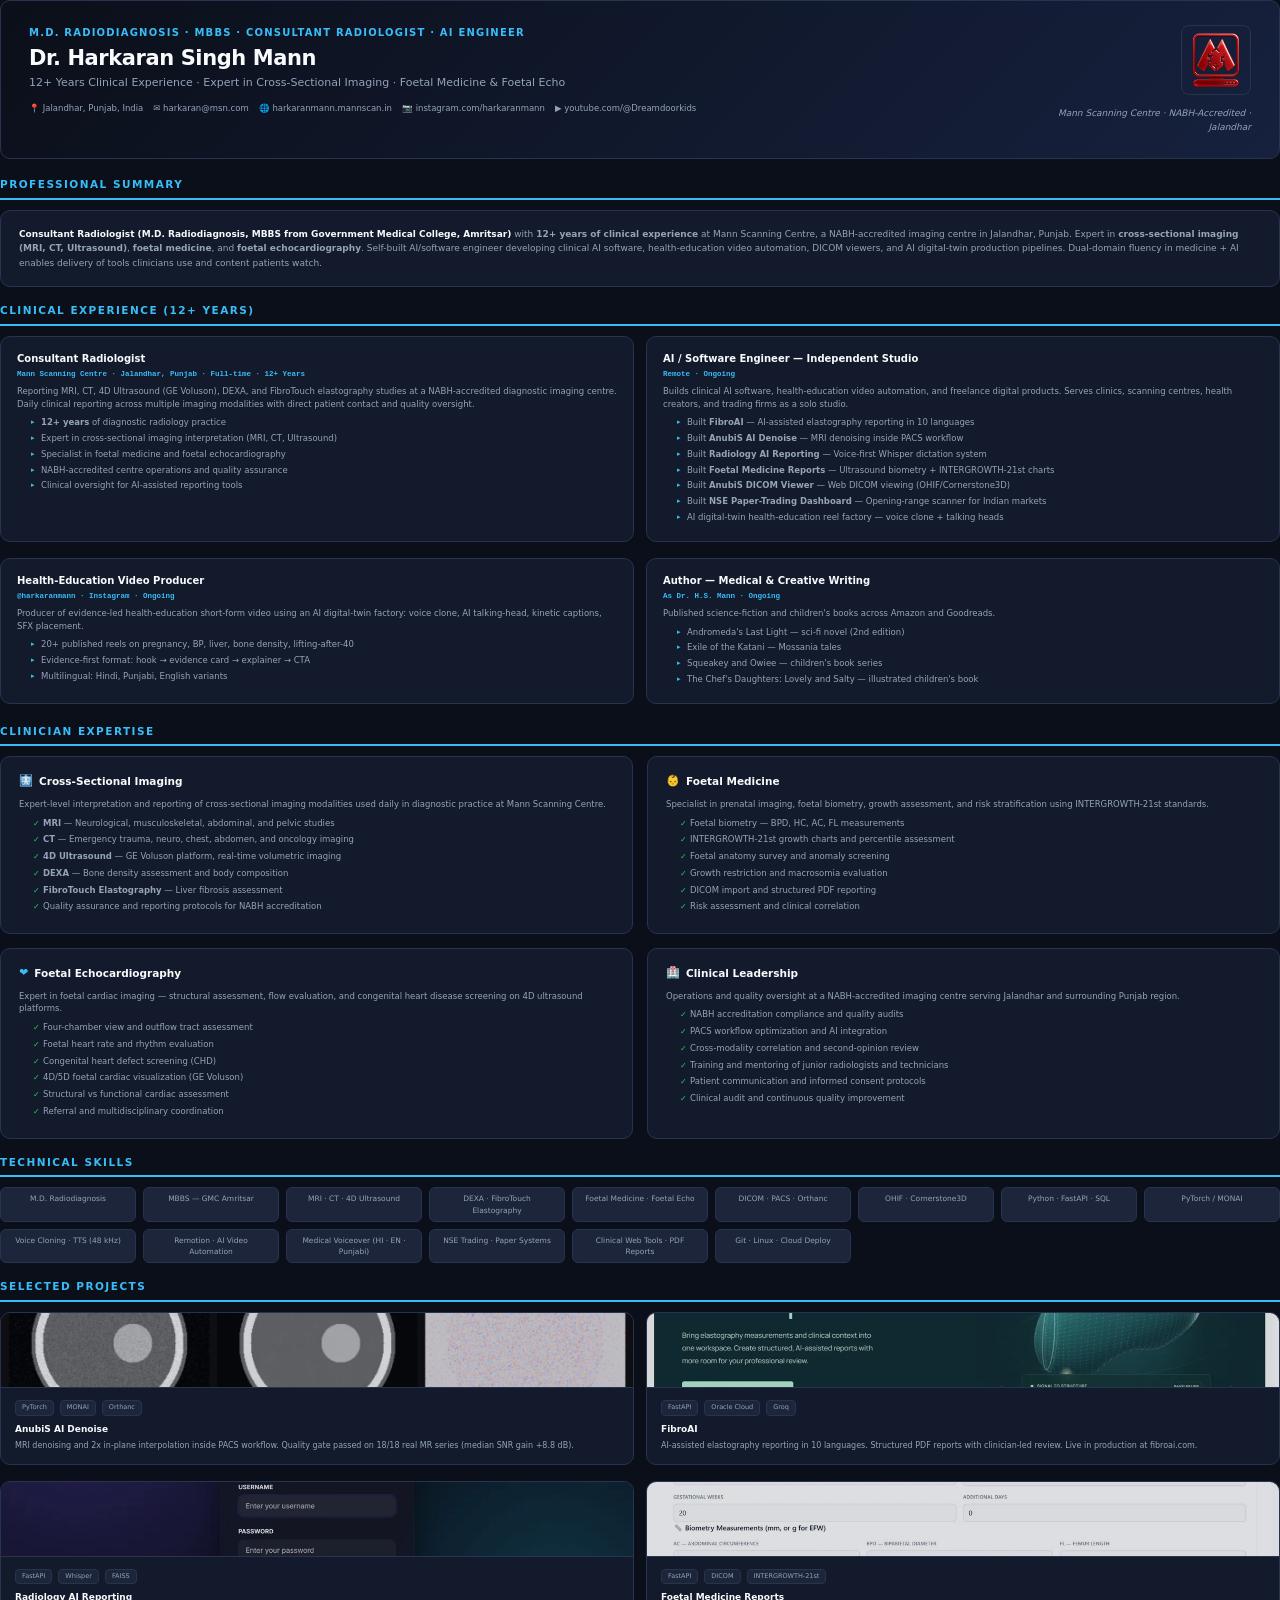
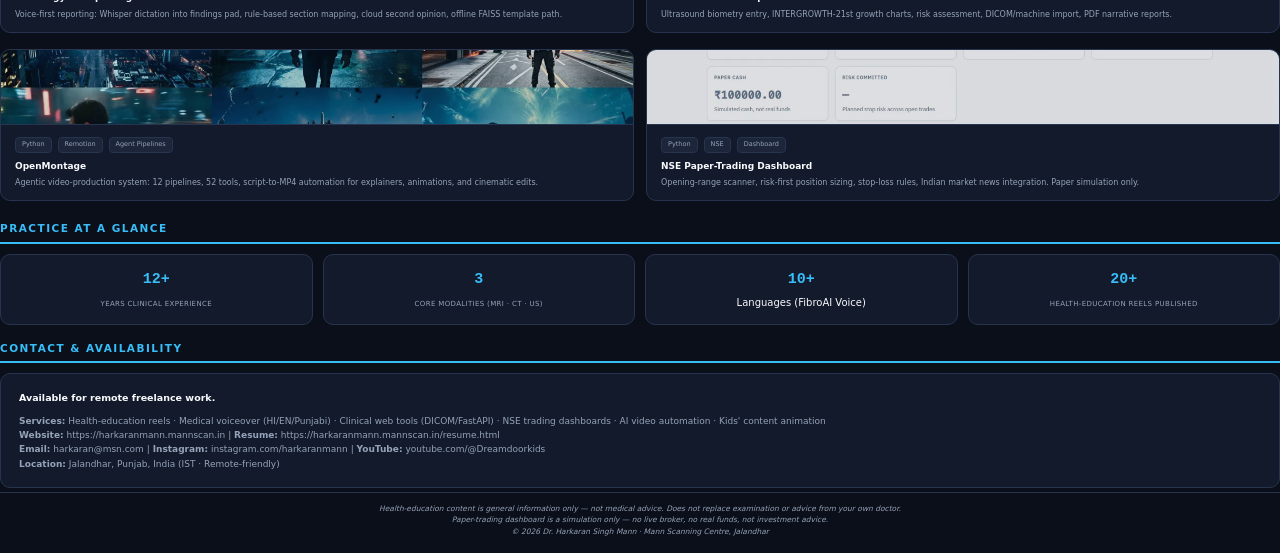
==== portfolio-pdf.html @ bc897ba4 "Add multipage print portfolio PDF with clinician expertise (12 years, cross-sectional imaging, foeta" ====
<!DOCTYPE html>
<html lang="en">
<head>
<meta charset="UTF-8">
<meta name="viewport" content="width=device-width, initial-scale=1.0">
<title>Dr. Harkaran Singh Mann — Professional Portfolio | Radiologist + AI Engineer</title>
<style>
  /* ============ PRINT PORTFOLIO — A4 MULTIPAGE ============ */
  :root {
    --bg: #0b0f19;
    --surface: #131a2b;
    --surface-2: #1c253a;
    --text: #f8fafc;
    --text-muted: #94a3b8;
    --primary: #38bdf8;
    --accent: #22c55e;
    --border: #26344f;
    --radius: 10px;
    --font-sans: 'Inter', system-ui, -apple-system, sans-serif;
    --font-mono: 'JetBrains Mono', monospace;
  }

  * { box-sizing: border-box; margin: 0; padding: 0; }

  @page {
    size: A4;
    margin: 18mm 16mm 20mm 16mm;
    @bottom-left {
      content: "Dr. Harkaran Singh Mann — M.D. Radiodiagnosis · MBBS";
      font-family: var(--font-sans);
      font-size: 7px;
      color: var(--text-muted);
    }
    @bottom-right {
      content: "Page " counter(page) " of " counter(pages);
      font-family: var(--font-sans);
      font-size: 7px;
      color: var(--text-muted);
    }
    @top-right {
      content: "Professional Portfolio";
      font-family: var(--font-sans);
      font-size: 7px;
      color: var(--text-muted);
    }
  }

  /* Screen view — clean but print-optimized */
  body {
    background: var(--bg);
    color: var(--text);
    font-family: var(--font-sans);
    line-height: 1.5;
    font-size: 10px;
    padding: 0;
    max-width: 100%;
    margin: 0 auto;
  }

  a { color: var(--primary); text-decoration: none; }
  a.print-only { color: inherit; text-decoration: none; }

  .no-print { display: none; }

  /* Hide print-only elements on screen, show when printing */
  @media print {
    body { background: #ffffff; color: #000000; font-size: 9.5px; }
    a { color: #000000; text-decoration: none; }
    .page-break { page-break-before: always; }
    .avoid-break { page-break-inside: avoid; }
    .header-band { background: #0b0f19 !important; color: #ffffff !important; }
    .chip { border-color: #666 !important; color: #000 !important; background: #f5f5f7 !important; }
    .stat-card { border-color: #666 !important; background: #f5f5f7 !important; color: #000 !important; }
    .project-card { border-color: #666 !important; background: #f5f5f7 !important; color: #000 !important; }
    .skill-tag { border-color: #666 !important; background: #f5f5f7 !important; color: #000 !important; }
  }

  /* ============ HEADER ============ */
  .header-band {
    background: linear-gradient(135deg, var(--bg) 0%, #16213e 100%);
    border: 1px solid var(--border);
    border-radius: var(--radius);
    padding: 24px 28px;
    margin-bottom: 18px;
    color: var(--text);
  }

  .header-grid { display: grid; grid-template-columns: 1fr auto; gap: 20px; align-items: flex-start; }

  .header-left h1 {
    font-size: 21px;
    font-weight: 700;
    letter-spacing: -0.02em;
    margin-bottom: 4px;
    line-height: 1.2;
  }

  .header-left .credentials {
    color: var(--primary);
    font-size: 10px;
    font-weight: 700;
    text-transform: uppercase;
    letter-spacing: 0.12em;
    margin-bottom: 6px;
    display: block;
  }

  .header-left .role {
    font-size: 11px;
    color: var(--text-muted);
    margin-bottom: 10px;
    display: block;
  }

  .header-contact { display: flex; flex-wrap: wrap; gap: 10px; font-size: 8.5px; color: var(--text-muted); }
  .contact-item { display: flex; align-items: center; gap: 6px; }

  .header-right { text-align: right; }
  .logo-img { width: 70px; height: auto; border-radius: 8px; border: 1px solid var(--border); margin-bottom: 8px; }
  .tagline { font-size: 9px; color: var(--text-muted); font-style: italic; max-width: 200px; }

  /* ============ SECTIONS ============ */
  .section { margin-bottom: 16px; }

  .section-title {
    font-size: 10.5px;
    font-weight: 700;
    text-transform: uppercase;
    letter-spacing: 0.14em;
    color: var(--primary);
    border-bottom: 2px solid var(--primary);
    padding-bottom: 5px;
    margin-bottom: 10px;
    display: flex;
    align-items: center;
    gap: 8px;
  }

  .section-title .count {
    font-size: 8px;
    background: var(--primary);
    color: #00141f;
    padding: 2px 7px;
    border-radius: 10px;
    font-weight: 700;
  }

  /* ============ SUMMARY ============ */
  .summary-box {
    background: var(--surface);
    border: 1px solid var(--border);
    border-radius: var(--radius);
    padding: 16px 18px;
    margin-bottom: 4px;
  }

  .summary-box p { font-size: 9px; color: var(--text-muted); line-height: 1.6; margin: 0; }
  .summary-box .highlight { color: var(--text); font-weight: 600; }

  /* ============ EXPERIENCE ============ */
  .exp-grid { display: grid; grid-template-columns: 1fr 1fr; gap: 12px; }

  .exp-card {
    background: var(--surface);
    border: 1px solid var(--border);
    border-radius: var(--radius);
    padding: 14px 16px;
    margin-bottom: 4px;
    page-break-inside: avoid;
  }

  .exp-card h3 { font-size: 10px; font-weight: 600; color: var(--text); margin-bottom: 3px; }
  .exp-card .meta { font-size: 7.5px; color: var(--primary); font-family: var(--font-mono); margin-bottom: 5px; font-weight: 600; }
  .exp-card p { font-size: 8.5px; color: var(--text-muted); margin: 0 0 6px 0; line-height: 1.5; }
  .exp-card ul { margin: 0 0 0 14px; padding: 0; }
  .exp-card li { font-size: 8.5px; color: var(--text-muted); margin-bottom: 3px; list-style: none; padding-left: 10px; position: relative; }
  .exp-card li::before { content: "▸"; color: var(--primary); position: absolute; left: 0; font-size: 7px; top: 1px; }

  /* ============ CLINICIAN EXPERTISE (NEW) ============ */
  .expertise-grid { display: grid; grid-template-columns: 1fr 1fr; gap: 14px; margin-bottom: 4px; }

  .expertise-card {
    background: var(--surface);
    border: 1px solid var(--border);
    border-radius: var(--radius);
    padding: 16px 18px;
    page-break-inside: avoid;
  }

  .expertise-card h3 {
    font-size: 10.5px;
    font-weight: 700;
    color: var(--text);
    margin-bottom: 8px;
    display: flex;
    align-items: center;
    gap: 6px;
  }

  .expertise-card h3 .icon { color: var(--primary); font-size: 11px; }

  .expertise-card p { font-size: 8.5px; color: var(--text-muted); margin-bottom: 6px; line-height: 1.5; }
  .expertise-card ul { margin: 0; padding: 0 0 0 14px; }
  .expertise-card li { font-size: 8.5px; color: var(--text-muted); margin-bottom: 4px; list-style: none; padding-left: 10px; position: relative; }
  .expertise-card li::before { content: "✓"; color: var(--accent); position: absolute; left: 0; font-size: 8px; font-weight: 700; top: 1px; }

  /* ============ SKILLS ============ */
  .skills-grid {
    display: grid;
    grid-template-columns: repeat(auto-fill, minmax(130px, 1fr));
    gap: 7px;
    margin-bottom: 4px;
  }

  .skill-tag {
    font-size: 7.5px;
    background: var(--surface-2);
    border: 1px solid var(--border);
    border-radius: 6px;
    padding: 5px 8px;
    color: var(--text-muted);
    text-align: center;
    font-weight: 500;
  }

  /* ============ PROJECTS ============ */
  .project-grid {
    display: grid;
    grid-template-columns: 1fr 1fr;
    gap: 12px;
    margin-bottom: 4px;
  }

  .project-card {
    background: var(--surface);
    border: 1px solid var(--border);
    border-radius: var(--radius);
    overflow: hidden;
    page-break-inside: avoid;
    margin-bottom: 4px;
  }

  .project-thumb {
    height: 75px;
    background: var(--surface-2);
    display: flex;
    align-items: center;
    justify-content: center;
    border-bottom: 1px solid var(--border);
    overflow: hidden;
  }

  .project-thumb img {
    width: 100%;
    height: 100%;
    object-fit: cover;
    opacity: 0.85;
  }

  .project-body { padding: 12px 14px; }
  .project-tags { display: flex; gap: 6px; margin-bottom: 7px; flex-wrap: wrap; }
  .tag { font-size: 6.5px; padding: 2px 6px; border-radius: 4px; background: var(--surface-2); border: 1px solid var(--border); color: var(--text-muted); }

  .project-card h3 { margin-bottom: 4px; font-size: 9px; color: var(--text); }
  .project-card p { font-size: 8px; color: var(--text-muted); margin: 0; line-height: 1.4; }

  /* ============ STATS ============ */
  .stats-row { display: grid; grid-template-columns: repeat(4, 1fr); gap: 10px; margin-bottom: 4px; }
  .stat-card {
    background: var(--surface);
    border: 1px solid var(--border);
    border-radius: var(--radius);
    padding: 14px 12px;
    text-align: center;
    page-break-inside: avoid;
  }
  .stat-card .num { font-family: var(--font-mono); font-size: 15px; font-weight: 700; color: var(--primary); display: block; margin-bottom: 3px; }
  .stat-card .lbl { font-size: 7px; color: var(--text-muted); text-transform: uppercase; letter-spacing: 0.05em; }

  /* ============ FOOTER ============ */
  .footer-note {
    font-size: 7.5px;
    color: var(--text-muted);
    font-style: italic;
    border-top: 1px solid var(--border);
    padding-top: 10px;
    margin-top: 4px;
    text-align: center;
  }

  /* ============ UTILITIES ============ */
  .text-center { text-align: center; }
  .mt-6 { margin-top: 6px; }

  /* Responsive for screen view — stack columns */
  @media (max-width: 768px) {
    .exp-grid, .expertise-grid, .project-grid { grid-template-columns: 1fr; }
    .stats-row { grid-template-columns: repeat(2, 1fr); }
  }

  /* Print-specific overrides for better A4 output */
  @media print {
    .header-band { background: #0b0f19 !important; color: #ffffff !important; -webkit-print-color-adjust: exact; }
    .header-left .credentials { color: #38bdf8 !important; -webkit-print-color-adjust: exact; }
    .section-title { color: #38bdf8 !important; border-bottom-color: #38bdf8 !important; -webkit-print-color-adjust: exact; }
    .count { background: #38bdf8 !important; color: #00141f !important; -webkit-print-color-adjust: exact; }
    .stat-card .num { color: #38bdf8 !important; -webkit-print-color-adjust: exact; }
    .exp-card li::before { color: #38bdf8 !important; -webkit-print-color-adjust: exact; }
    .expertise-card li::before { color: #22c55e !important; -webkit-print-color-adjust: exact; }
    .chip { border-color: #666 !important; color: #000 !important; background: #f0f0f0 !important; -webkit-print-color-adjust: exact; }
  }
</style>
</head>
<body>

  <!-- ============ PAGE 1 — HEADER + SUMMARY + EXPERIENCE ============ -->
  <div class="header-band">
    <div class="header-grid">
      <div class="header-left">
        <span class="credentials">M.D. Radiodiagnosis · MBBS · Consultant Radiologist · AI Engineer</span>
        <h1>Dr. Harkaran Singh Mann</h1>
        <span class="role">12+ Years Clinical Experience · Expert in Cross-Sectional Imaging · Foetal Medicine & Foetal Echo</span>
        <div class="header-contact">
          <div class="contact-item">📍 Jalandhar, Punjab, India</div>
          <div class="contact-item">✉️ harkaran@msn.com</div>
          <div class="contact-item">🌐 harkaranmann.mannscan.in</div>
          <div class="contact-item">📷 instagram.com/harkaranmann</div>
          <div class="contact-item">▶️ youtube.com/@Dreamdoorkids</div>
        </div>
      </div>
      <div class="header-right">
        <img src="images/logo.png" alt="Mann Scanning Centre" class="logo-img">
        <div class="tagline">Mann Scanning Centre · NABH-Accredited · Jalandhar</div>
      </div>
    </div>
  </div>

  <div class="section">
    <div class="section-title">Professional Summary</div>
    <div class="summary-box">
      <p><span class="highlight">Consultant Radiologist (M.D. Radiodiagnosis, MBBS from Government Medical College, Amritsar)</span> with <strong>12+ years of clinical experience</strong> at Mann Scanning Centre, a NABH-accredited imaging centre in Jalandhar, Punjab. Expert in <strong>cross-sectional imaging (MRI, CT, Ultrasound)</strong>, <strong>foetal medicine</strong>, and <strong>foetal echocardiography</strong>. Self-built AI/software engineer developing clinical AI software, health-education video automation, DICOM viewers, and AI digital-twin production pipelines. Dual-domain fluency in medicine + AI enables delivery of tools clinicians use and content patients watch.</p>
    </div>
  </div>

  <div class="section page-break">
    <div class="section-title">Clinical Experience (12+ Years)</div>
    <div class="exp-grid">
      <div class="exp-card avoid-break">
        <h3>Consultant Radiologist</h3>
        <div class="meta">Mann Scanning Centre · Jalandhar, Punjab · Full-time · 12+ Years</div>
        <p>Reporting MRI, CT, 4D Ultrasound (GE Voluson), DEXA, and FibroTouch elastography studies at a NABH-accredited diagnostic imaging centre. Daily clinical reporting across multiple imaging modalities with direct patient contact and quality oversight.</p>
        <ul>
          <li><strong>12+ years</strong> of diagnostic radiology practice</li>
          <li>Expert in cross-sectional imaging interpretation (MRI, CT, Ultrasound)</li>
          <li>Specialist in foetal medicine and foetal echocardiography</li>
          <li>NABH-accredited centre operations and quality assurance</li>
          <li>Clinical oversight for AI-assisted reporting tools</li>
        </ul>
      </div>

      <div class="exp-card avoid-break">
        <h3>AI / Software Engineer — Independent Studio</h3>
        <div class="meta">Remote · Ongoing</div>
        <p>Builds clinical AI software, health-education video automation, and freelance digital products. Serves clinics, scanning centres, health creators, and trading firms as a solo studio.</p>
        <ul>
          <li>Built <strong>FibroAI</strong> — AI-assisted elastography reporting in 10 languages</li>
          <li>Built <strong>AnubiS AI Denoise</strong> — MRI denoising inside PACS workflow</li>
          <li>Built <strong>Radiology AI Reporting</strong> — Voice-first Whisper dictation system</li>
          <li>Built <strong>Foetal Medicine Reports</strong> — Ultrasound biometry + INTERGROWTH-21st charts</li>
          <li>Built <strong>AnubiS DICOM Viewer</strong> — Web DICOM viewing (OHIF/Cornerstone3D)</li>
          <li>Built <strong>NSE Paper-Trading Dashboard</strong> — Opening-range scanner for Indian markets</li>
          <li>AI digital-twin health-education reel factory — voice clone + talking heads</li>
        </ul>
      </div>

      <div class="exp-card avoid-break">
        <h3>Health-Education Video Producer</h3>
        <div class="meta">@harkaranmann · Instagram · Ongoing</div>
        <p>Producer of evidence-led health-education short-form video using an AI digital-twin factory: voice clone, AI talking-head, kinetic captions, SFX placement.</p>
        <ul>
          <li>20+ published reels on pregnancy, BP, liver, bone density, lifting-after-40</li>
          <li>Evidence-first format: hook → evidence card → explainer → CTA</li>
          <li>Multilingual: Hindi, Punjabi, English variants</li>
        </ul>
      </div>

      <div class="exp-card avoid-break">
        <h3>Author — Medical & Creative Writing</h3>
        <div class="meta">As Dr. H.S. Mann · Ongoing</div>
        <p>Published science-fiction and children's books across Amazon and Goodreads.</p>
        <ul>
          <li>Andromeda's Last Light — sci-fi novel (2nd edition)</li>
          <li>Exile of the Katani — Mossania tales</li>
          <li>Squeakey and Owiee — children's book series</li>
          <li>The Chef's Daughters: Lovely and Salty — illustrated children's book</li>
        </ul>
      </div>
    </div>
  </div>

  <!-- ============ PAGE 2 — CLINICIAN EXPERTISE ============ -->
  <div class="section page-break">
    <div class="section-title">Clinician Expertise</div>
    <div class="expertise-grid">
      <div class="expertise-card avoid-break">
        <h3><span class="icon">🩻</span>Cross-Sectional Imaging</h3>
        <p>Expert-level interpretation and reporting of cross-sectional imaging modalities used daily in diagnostic practice at Mann Scanning Centre.</p>
        <ul>
          <li><strong>MRI</strong> — Neurological, musculoskeletal, abdominal, and pelvic studies</li>
          <li><strong>CT</strong> — Emergency trauma, neuro, chest, abdomen, and oncology imaging</li>
          <li><strong>4D Ultrasound</strong> — GE Voluson platform, real-time volumetric imaging</li>
          <li><strong>DEXA</strong> — Bone density assessment and body composition</li>
          <li><strong>FibroTouch Elastography</strong> — Liver fibrosis assessment</li>
          <li>Quality assurance and reporting protocols for NABH accreditation</li>
        </ul>
      </div>

      <div class="expertise-card avoid-break">
        <h3><span class="icon">👶</span>Foetal Medicine</h3>
        <p>Specialist in prenatal imaging, foetal biometry, growth assessment, and risk stratification using INTERGROWTH-21st standards.</p>
        <ul>
          <li>Foetal biometry — BPD, HC, AC, FL measurements</li>
          <li>INTERGROWTH-21st growth charts and percentile assessment</li>
          <li>Foetal anatomy survey and anomaly screening</li>
          <li>Growth restriction and macrosomia evaluation</li>
          <li>DICOM import and structured PDF reporting</li>
          <li>Risk assessment and clinical correlation</li>
        </ul>
      </div>

      <div class="expertise-card avoid-break">
        <h3><span class="icon">❤️</span>Foetal Echocardiography</h3>
        <p>Expert in foetal cardiac imaging — structural assessment, flow evaluation, and congenital heart disease screening on 4D ultrasound platforms.</p>
        <ul>
          <li>Four-chamber view and outflow tract assessment</li>
          <li>Foetal heart rate and rhythm evaluation</li>
          <li>Congenital heart defect screening (CHD)</li>
          <li>4D/5D foetal cardiac visualization (GE Voluson)</li>
          <li>Structural vs functional cardiac assessment</li>
          <li>Referral and multidisciplinary coordination</li>
        </ul>
      </div>

      <div class="expertise-card avoid-break">
        <h3><span class="icon">🏥</span>Clinical Leadership</h3>
        <p>Operations and quality oversight at a NABH-accredited imaging centre serving Jalandhar and surrounding Punjab region.</p>
        <ul>
          <li>NABH accreditation compliance and quality audits</li>
          <li>PACS workflow optimization and AI integration</li>
          <li>Cross-modality correlation and second-opinion review</li>
          <li>Training and mentoring of junior radiologists and technicians</li>
          <li>Patient communication and informed consent protocols</li>
          <li>Clinical audit and continuous quality improvement</li>
        </ul>
      </div>
    </div>
  </div>

  <!-- ============ PAGE 3 — SKILLS + PROJECTS ============ -->
  <div class="section page-break">
    <div class="section-title">Technical Skills</div>
    <div class="skills-grid">
      <div class="skill-tag">M.D. Radiodiagnosis</div>
      <div class="skill-tag">MBBS — GMC Amritsar</div>
      <div class="skill-tag">MRI · CT · 4D Ultrasound</div>
      <div class="skill-tag">DEXA · FibroTouch Elastography</div>
      <div class="skill-tag">Foetal Medicine · Foetal Echo</div>
      <div class="skill-tag">DICOM · PACS · Orthanc</div>
      <div class="skill-tag">OHIF · Cornerstone3D</div>
      <div class="skill-tag">Python · FastAPI · SQL</div>
      <div class="skill-tag">PyTorch / MONAI</div>
      <div class="skill-tag">Voice Cloning · TTS (48 kHz)</div>
      <div class="skill-tag">Remotion · AI Video Automation</div>
      <div class="skill-tag">Medical Voiceover (HI · EN · Punjabi)</div>
      <div class="skill-tag">NSE Trading · Paper Systems</div>
      <div class="skill-tag">Clinical Web Tools · PDF Reports</div>
      <div class="skill-tag">Git · Linux · Cloud Deploy</div>
    </div>
  </div>

  <div class="section page-break">
    <div class="section-title">Selected Projects</div>
    <div class="project-grid">
      <div class="project-card">
        <div class="project-thumb">
          <img src="shots/denoise.webp" alt="MRI denoising result">
        </div>
        <div class="project-body">
          <div class="project-tags"><span class="tag">PyTorch</span><span class="tag">MONAI</span><span class="tag">Orthanc</span></div>
          <h3>AnubiS AI Denoise</h3>
          <p>MRI denoising and 2x in-plane interpolation inside PACS workflow. Quality gate passed on 18/18 real MR series (median SNR gain +8.8 dB).</p>
        </div>
      </div>

      <div class="project-card">
        <div class="project-thumb">
          <img src="shots/fibroai.webp" alt="FibroAI landing page">
        </div>
        <div class="project-body">
          <div class="project-tags"><span class="tag">FastAPI</span><span class="tag">Oracle Cloud</span><span class="tag">Groq</span></div>
          <h3>FibroAI</h3>
          <p>AI-assisted elastography reporting in 10 languages. Structured PDF reports with clinician-led review. Live in production at fibroai.com.</p>
        </div>
      </div>

      <div class="project-card">
        <div class="project-thumb">
          <img src="shots/radiology.webp" alt="Radiology AI Reporting interface">
        </div>
        <div class="project-body">
          <div class="project-tags"><span class="tag">FastAPI</span><span class="tag">Whisper</span><span class="tag">FAISS</span></div>
          <h3>Radiology AI Reporting</h3>
          <p>Voice-first reporting: Whisper dictation into findings pad, rule-based section mapping, cloud second opinion, offline FAISS template path.</p>
        </div>
      </div>

      <div class="project-card">
        <div class="project-thumb">
          <img src="shots/foetal.webp" alt="Foetal medicine report interface">
        </div>
        <div class="project-body">
          <div class="project-tags"><span class="tag">FastAPI</span><span class="tag">DICOM</span><span class="tag">INTERGROWTH-21st</span></div>
          <h3>Foetal Medicine Reports</h3>
          <p>Ultrasound biometry entry, INTERGROWTH-21st growth charts, risk assessment, DICOM/machine import, PDF narrative reports.</p>
        </div>
      </div>

      <div class="project-card">
        <div class="project-thumb">
          <img src="shots/openmontage.webp" alt="OpenMontage video system">
        </div>
        <div class="project-body">
          <div class="project-tags"><span class="tag">Python</span><span class="tag">Remotion</span><span class="tag">Agent Pipelines</span></div>
          <h3>OpenMontage</h3>
          <p>Agentic video-production system: 12 pipelines, 52 tools, script-to-MP4 automation for explainers, animations, and cinematic edits.</p>
        </div>
      </div>

      <div class="project-card">
        <div class="project-thumb">
          <img src="shots/trading.webp" alt="NSE trading dashboard">
        </div>
        <div class="project-body">
          <div class="project-tags"><span class="tag">Python</span><span class="tag">NSE</span><span class="tag">Dashboard</span></div>
          <h3>NSE Paper-Trading Dashboard</h3>
          <p>Opening-range scanner, risk-first position sizing, stop-loss rules, Indian market news integration. Paper simulation only.</p>
        </div>
      </div>
    </div>
  </div>

  <!-- ============ PAGE 4 — STATS + CONTACT ============ -->
  <div class="section page-break">
    <div class="section-title">Practice at a Glance</div>
    <div class="stats-row">
      <div class="stat-card">
        <span class="num">12+</span>
        <span class="lbl">Years Clinical Experience</span>
      </div>
      <div class="stat-card">
        <span class="num">3</span>
        <span class="lbl">Core Modalities (MRI · CT · US)</span>
      </div>
      <div class="stat-card">
        <span class="num">10+</span>
        <span class="lang">Languages (FibroAI Voice)</span>
      </div>
      <div class="stat-card">
        <span class="num">20+</span>
        <span class="lbl">Health-Education Reels Published</span>
      </div>
    </div>
  </div>

  <div class="section page-break">
    <div class="section-title">Contact & Availability</div>
    <div class="summary-box">
      <p style="font-size: 9.5px; color: var(--text); margin-bottom: 8px;"><span class="highlight">Available for remote freelance work.</span></p>
      <p style="font-size: 9px; color: var(--text-muted); margin: 0;">
        <strong>Services:</strong> Health-education reels · Medical voiceover (HI/EN/Punjabi) · Clinical web tools (DICOM/FastAPI) · NSE trading dashboards · AI video automation · Kids' content animation<br>
        <strong>Website:</strong> <a class="print-only">https://harkaranmann.mannscan.in</a> | <strong>Resume:</strong> <a class="print-only">https://harkaranmann.mannscan.in/resume.html</a><br>
        <strong>Email:</strong> harkaran@msn.com | <strong>Instagram:</strong> instagram.com/harkaranmann | <strong>YouTube:</strong> youtube.com/@Dreamdoorkids<br>
        <strong>Location:</strong> Jalandhar, Punjab, India (IST · Remote-friendly)
      </p>
    </div>
    <div class="footer-note">
      Health-education content is general information only — not medical advice. Does not replace examination or advice from your own doctor.<br>
      Paper-trading dashboard is a simulation only — no live broker, no real funds, not investment advice.<br>
      © 2026 Dr. Harkaran Singh Mann · Mann Scanning Centre, Jalandhar
    </div>
  </div>

</body>
</html>
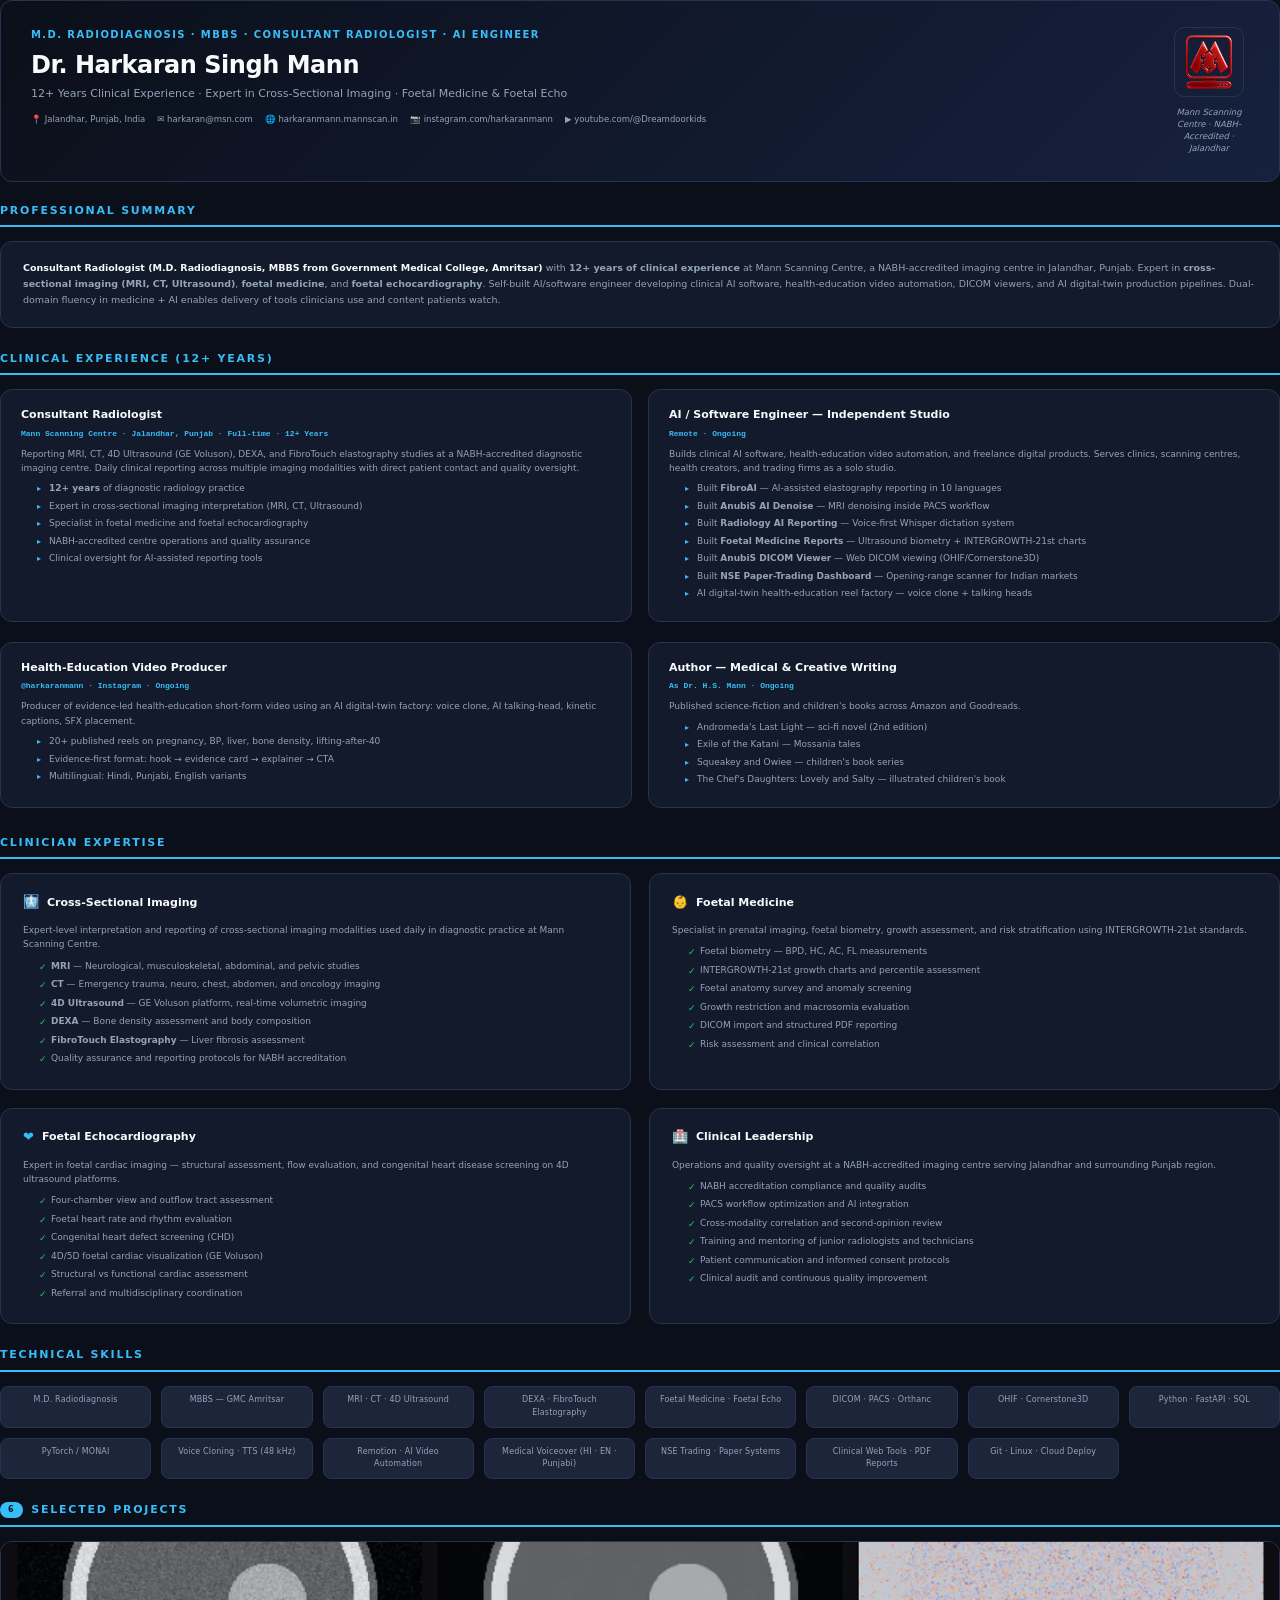
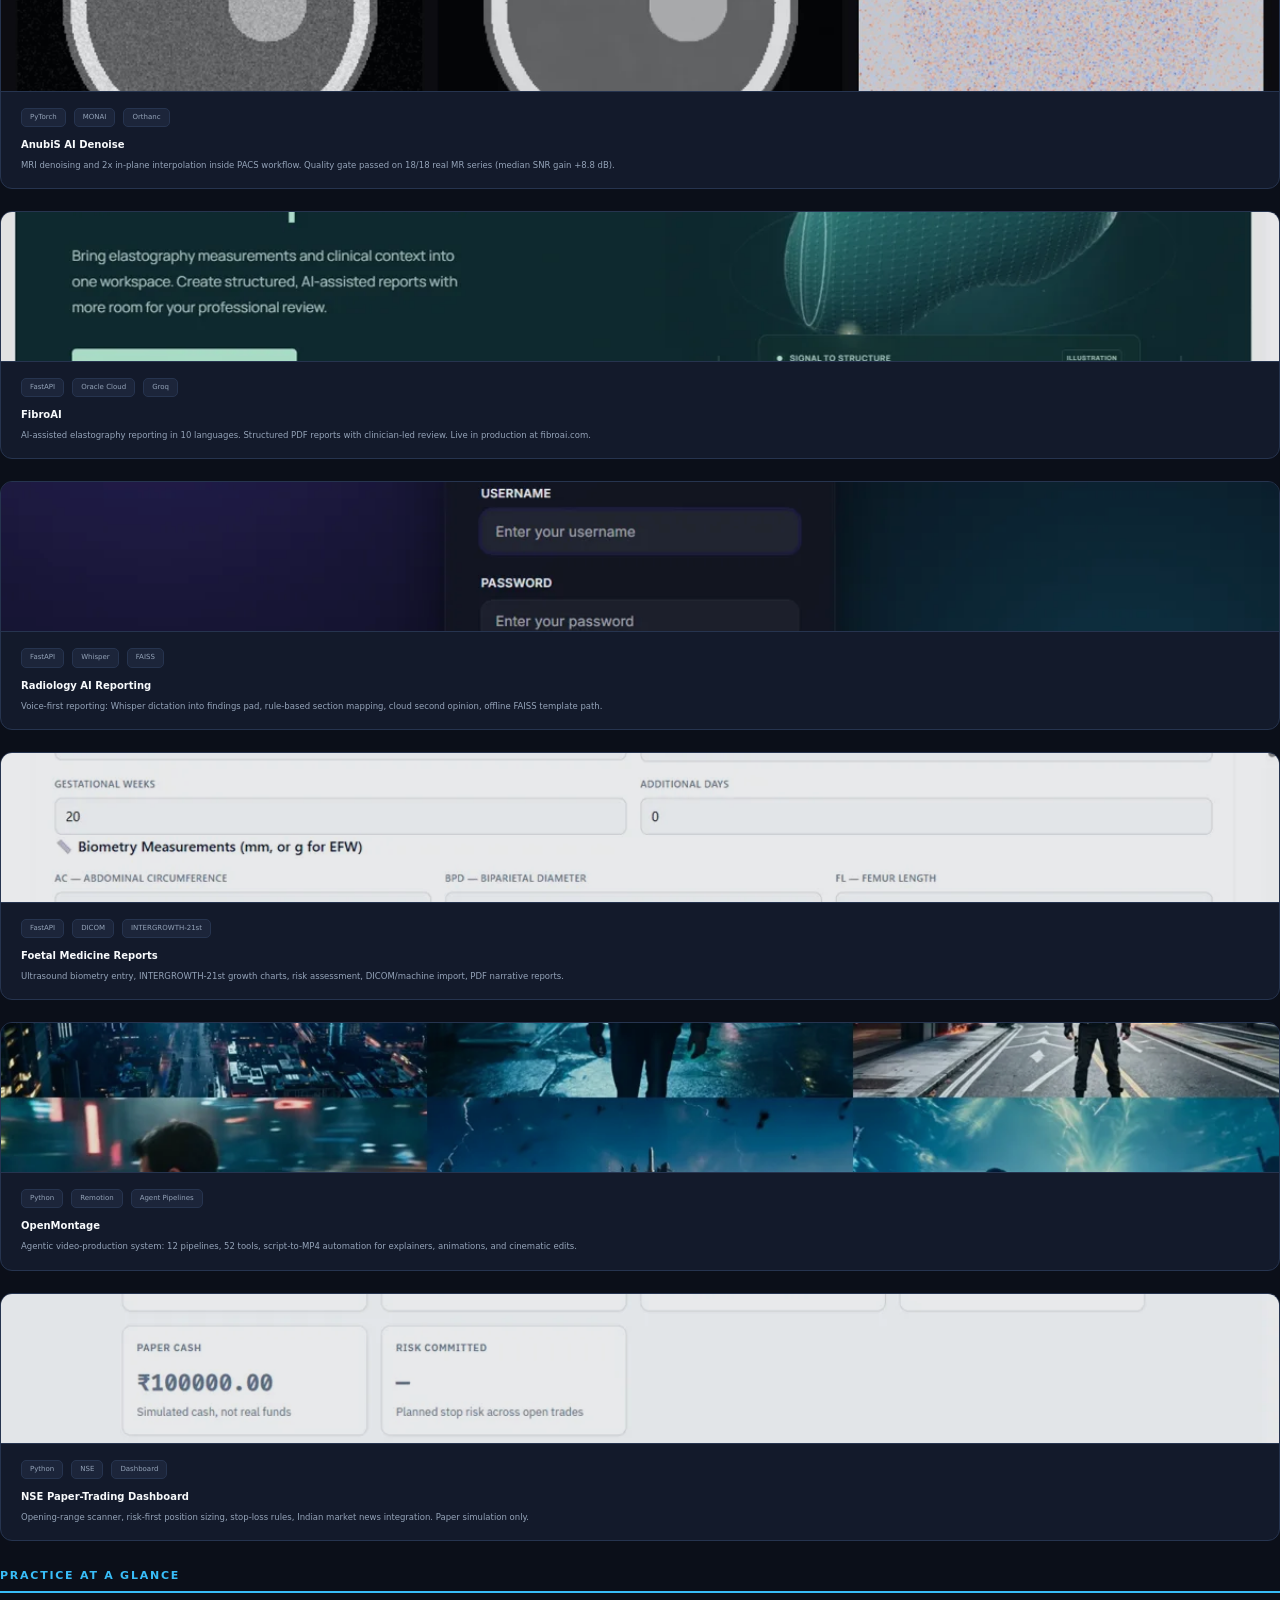
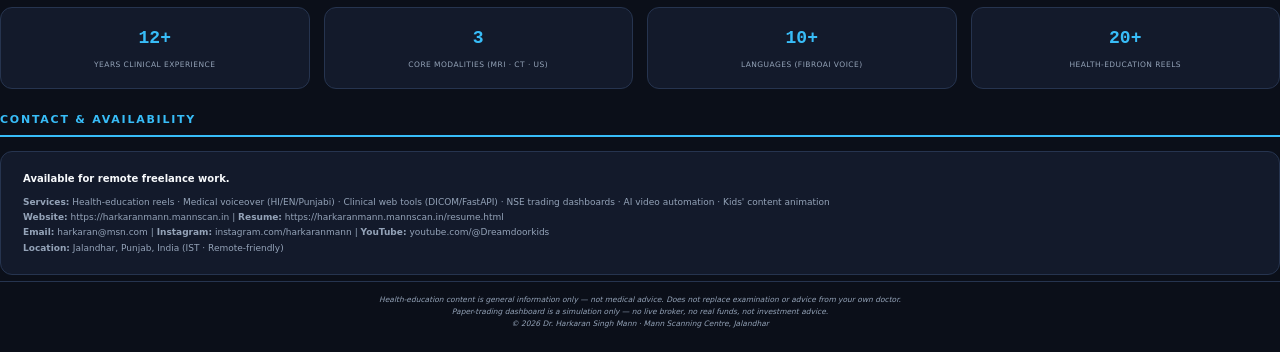
==== commit 4b2c40f0: "Improve portfolio PDF: bigger project images, better spacing, enhanced typography" ====
--- a/portfolio-pdf.html
+++ b/portfolio-pdf.html
@@ -5,7 +5,7 @@
 <meta name="viewport" content="width=device-width, initial-scale=1.0">
 <title>Dr. Harkaran Singh Mann — Professional Portfolio | Radiologist + AI Engineer</title>
 <style>
-  /* ============ PRINT PORTFOLIO — A4 MULTIPAGE ============ */
+  /* ============ PRINT PORTFOLIO — A4 MULTIPAGE (BIGGER IMAGES, BETTER SPACING) ============ */
   :root {
     --bg: #0b0f19;
     --surface: #131a2b;
@@ -15,7 +15,7 @@
     --primary: #38bdf8;
     --accent: #22c55e;
     --border: #26344f;
-    --radius: 10px;
+    --radius: 12px;
     --font-sans: 'Inter', system-ui, -apple-system, sans-serif;
     --font-mono: 'JetBrains Mono', monospace;
   }
@@ -24,7 +24,7 @@
 
   @page {
     size: A4;
-    margin: 18mm 16mm 20mm 16mm;
+    margin: 20mm 16mm 22mm 16mm;
     @bottom-left {
       content: "Dr. Harkaran Singh Mann — M.D. Radiodiagnosis · MBBS";
       font-family: var(--font-sans);
@@ -45,12 +45,11 @@
     }
   }
 
-  /* Screen view — clean but print-optimized */
   body {
     background: var(--bg);
     color: var(--text);
     font-family: var(--font-sans);
-    line-height: 1.5;
+    line-height: 1.6;
     font-size: 10px;
     padding: 0;
     max-width: 100%;
@@ -61,245 +60,12 @@
   a.print-only { color: inherit; text-decoration: none; }
 
   .no-print { display: none; }
-
-  /* Hide print-only elements on screen, show when printing */
+  .page-break { page-break-before: always; }
+  .avoid-break { page-break-inside: avoid; }
+
   @media print {
     body { background: #ffffff; color: #000000; font-size: 9.5px; }
     a { color: #000000; text-decoration: none; }
-    .page-break { page-break-before: always; }
-    .avoid-break { page-break-inside: avoid; }
-    .header-band { background: #0b0f19 !important; color: #ffffff !important; }
-    .chip { border-color: #666 !important; color: #000 !important; background: #f5f5f7 !important; }
-    .stat-card { border-color: #666 !important; background: #f5f5f7 !important; color: #000 !important; }
-    .project-card { border-color: #666 !important; background: #f5f5f7 !important; color: #000 !important; }
-    .skill-tag { border-color: #666 !important; background: #f5f5f7 !important; color: #000 !important; }
-  }
-
-  /* ============ HEADER ============ */
-  .header-band {
-    background: linear-gradient(135deg, var(--bg) 0%, #16213e 100%);
-    border: 1px solid var(--border);
-    border-radius: var(--radius);
-    padding: 24px 28px;
-    margin-bottom: 18px;
-    color: var(--text);
-  }
-
-  .header-grid { display: grid; grid-template-columns: 1fr auto; gap: 20px; align-items: flex-start; }
-
-  .header-left h1 {
-    font-size: 21px;
-    font-weight: 700;
-    letter-spacing: -0.02em;
-    margin-bottom: 4px;
-    line-height: 1.2;
-  }
-
-  .header-left .credentials {
-    color: var(--primary);
-    font-size: 10px;
-    font-weight: 700;
-    text-transform: uppercase;
-    letter-spacing: 0.12em;
-    margin-bottom: 6px;
-    display: block;
-  }
-
-  .header-left .role {
-    font-size: 11px;
-    color: var(--text-muted);
-    margin-bottom: 10px;
-    display: block;
-  }
-
-  .header-contact { display: flex; flex-wrap: wrap; gap: 10px; font-size: 8.5px; color: var(--text-muted); }
-  .contact-item { display: flex; align-items: center; gap: 6px; }
-
-  .header-right { text-align: right; }
-  .logo-img { width: 70px; height: auto; border-radius: 8px; border: 1px solid var(--border); margin-bottom: 8px; }
-  .tagline { font-size: 9px; color: var(--text-muted); font-style: italic; max-width: 200px; }
-
-  /* ============ SECTIONS ============ */
-  .section { margin-bottom: 16px; }
-
-  .section-title {
-    font-size: 10.5px;
-    font-weight: 700;
-    text-transform: uppercase;
-    letter-spacing: 0.14em;
-    color: var(--primary);
-    border-bottom: 2px solid var(--primary);
-    padding-bottom: 5px;
-    margin-bottom: 10px;
-    display: flex;
-    align-items: center;
-    gap: 8px;
-  }
-
-  .section-title .count {
-    font-size: 8px;
-    background: var(--primary);
-    color: #00141f;
-    padding: 2px 7px;
-    border-radius: 10px;
-    font-weight: 700;
-  }
-
-  /* ============ SUMMARY ============ */
-  .summary-box {
-    background: var(--surface);
-    border: 1px solid var(--border);
-    border-radius: var(--radius);
-    padding: 16px 18px;
-    margin-bottom: 4px;
-  }
-
-  .summary-box p { font-size: 9px; color: var(--text-muted); line-height: 1.6; margin: 0; }
-  .summary-box .highlight { color: var(--text); font-weight: 600; }
-
-  /* ============ EXPERIENCE ============ */
-  .exp-grid { display: grid; grid-template-columns: 1fr 1fr; gap: 12px; }
-
-  .exp-card {
-    background: var(--surface);
-    border: 1px solid var(--border);
-    border-radius: var(--radius);
-    padding: 14px 16px;
-    margin-bottom: 4px;
-    page-break-inside: avoid;
-  }
-
-  .exp-card h3 { font-size: 10px; font-weight: 600; color: var(--text); margin-bottom: 3px; }
-  .exp-card .meta { font-size: 7.5px; color: var(--primary); font-family: var(--font-mono); margin-bottom: 5px; font-weight: 600; }
-  .exp-card p { font-size: 8.5px; color: var(--text-muted); margin: 0 0 6px 0; line-height: 1.5; }
-  .exp-card ul { margin: 0 0 0 14px; padding: 0; }
-  .exp-card li { font-size: 8.5px; color: var(--text-muted); margin-bottom: 3px; list-style: none; padding-left: 10px; position: relative; }
-  .exp-card li::before { content: "▸"; color: var(--primary); position: absolute; left: 0; font-size: 7px; top: 1px; }
-
-  /* ============ CLINICIAN EXPERTISE (NEW) ============ */
-  .expertise-grid { display: grid; grid-template-columns: 1fr 1fr; gap: 14px; margin-bottom: 4px; }
-
-  .expertise-card {
-    background: var(--surface);
-    border: 1px solid var(--border);
-    border-radius: var(--radius);
-    padding: 16px 18px;
-    page-break-inside: avoid;
-  }
-
-  .expertise-card h3 {
-    font-size: 10.5px;
-    font-weight: 700;
-    color: var(--text);
-    margin-bottom: 8px;
-    display: flex;
-    align-items: center;
-    gap: 6px;
-  }
-
-  .expertise-card h3 .icon { color: var(--primary); font-size: 11px; }
-
-  .expertise-card p { font-size: 8.5px; color: var(--text-muted); margin-bottom: 6px; line-height: 1.5; }
-  .expertise-card ul { margin: 0; padding: 0 0 0 14px; }
-  .expertise-card li { font-size: 8.5px; color: var(--text-muted); margin-bottom: 4px; list-style: none; padding-left: 10px; position: relative; }
-  .expertise-card li::before { content: "✓"; color: var(--accent); position: absolute; left: 0; font-size: 8px; font-weight: 700; top: 1px; }
-
-  /* ============ SKILLS ============ */
-  .skills-grid {
-    display: grid;
-    grid-template-columns: repeat(auto-fill, minmax(130px, 1fr));
-    gap: 7px;
-    margin-bottom: 4px;
-  }
-
-  .skill-tag {
-    font-size: 7.5px;
-    background: var(--surface-2);
-    border: 1px solid var(--border);
-    border-radius: 6px;
-    padding: 5px 8px;
-    color: var(--text-muted);
-    text-align: center;
-    font-weight: 500;
-  }
-
-  /* ============ PROJECTS ============ */
-  .project-grid {
-    display: grid;
-    grid-template-columns: 1fr 1fr;
-    gap: 12px;
-    margin-bottom: 4px;
-  }
-
-  .project-card {
-    background: var(--surface);
-    border: 1px solid var(--border);
-    border-radius: var(--radius);
-    overflow: hidden;
-    page-break-inside: avoid;
-    margin-bottom: 4px;
-  }
-
-  .project-thumb {
-    height: 75px;
-    background: var(--surface-2);
-    display: flex;
-    align-items: center;
-    justify-content: center;
-    border-bottom: 1px solid var(--border);
-    overflow: hidden;
-  }
-
-  .project-thumb img {
-    width: 100%;
-    height: 100%;
-    object-fit: cover;
-    opacity: 0.85;
-  }
-
-  .project-body { padding: 12px 14px; }
-  .project-tags { display: flex; gap: 6px; margin-bottom: 7px; flex-wrap: wrap; }
-  .tag { font-size: 6.5px; padding: 2px 6px; border-radius: 4px; background: var(--surface-2); border: 1px solid var(--border); color: var(--text-muted); }
-
-  .project-card h3 { margin-bottom: 4px; font-size: 9px; color: var(--text); }
-  .project-card p { font-size: 8px; color: var(--text-muted); margin: 0; line-height: 1.4; }
-
-  /* ============ STATS ============ */
-  .stats-row { display: grid; grid-template-columns: repeat(4, 1fr); gap: 10px; margin-bottom: 4px; }
-  .stat-card {
-    background: var(--surface);
-    border: 1px solid var(--border);
-    border-radius: var(--radius);
-    padding: 14px 12px;
-    text-align: center;
-    page-break-inside: avoid;
-  }
-  .stat-card .num { font-family: var(--font-mono); font-size: 15px; font-weight: 700; color: var(--primary); display: block; margin-bottom: 3px; }
-  .stat-card .lbl { font-size: 7px; color: var(--text-muted); text-transform: uppercase; letter-spacing: 0.05em; }
-
-  /* ============ FOOTER ============ */
-  .footer-note {
-    font-size: 7.5px;
-    color: var(--text-muted);
-    font-style: italic;
-    border-top: 1px solid var(--border);
-    padding-top: 10px;
-    margin-top: 4px;
-    text-align: center;
-  }
-
-  /* ============ UTILITIES ============ */
-  .text-center { text-align: center; }
-  .mt-6 { margin-top: 6px; }
-
-  /* Responsive for screen view — stack columns */
-  @media (max-width: 768px) {
-    .exp-grid, .expertise-grid, .project-grid { grid-template-columns: 1fr; }
-    .stats-row { grid-template-columns: repeat(2, 1fr); }
-  }
-
-  /* Print-specific overrides for better A4 output */
-  @media print {
     .header-band { background: #0b0f19 !important; color: #ffffff !important; -webkit-print-color-adjust: exact; }
     .header-left .credentials { color: #38bdf8 !important; -webkit-print-color-adjust: exact; }
     .section-title { color: #38bdf8 !important; border-bottom-color: #38bdf8 !important; -webkit-print-color-adjust: exact; }
@@ -308,6 +74,233 @@
     .exp-card li::before { color: #38bdf8 !important; -webkit-print-color-adjust: exact; }
     .expertise-card li::before { color: #22c55e !important; -webkit-print-color-adjust: exact; }
     .chip { border-color: #666 !important; color: #000 !important; background: #f0f0f0 !important; -webkit-print-color-adjust: exact; }
+    .project-thumb img { -webkit-print-color-adjust: exact; }
+  }
+
+  /* ============ HEADER ============ */
+  .header-band {
+    background: linear-gradient(135deg, var(--bg) 0%, #16213e 100%);
+    border: 1px solid var(--border);
+    border-radius: var(--radius);
+    padding: 26px 30px;
+    margin-bottom: 20px;
+    color: var(--text);
+  }
+
+  .header-grid { display: grid; grid-template-columns: 1fr 80px; gap: 24px; align-items: flex-start; }
+
+  .header-left h1 {
+    font-size: 24px;
+    font-weight: 700;
+    letter-spacing: -0.02em;
+    margin-bottom: 6px;
+    line-height: 1.2;
+  }
+
+  .header-left .credentials {
+    color: var(--primary);
+    font-size: 10px;
+    font-weight: 700;
+    text-transform: uppercase;
+    letter-spacing: 0.14em;
+    margin-bottom: 8px;
+    display: block;
+  }
+
+  .header-left .role {
+    font-size: 11px;
+    color: var(--text-muted);
+    margin-bottom: 12px;
+    display: block;
+    line-height: 1.4;
+  }
+
+  .header-contact { display: flex; flex-wrap: wrap; gap: 12px; font-size: 8.5px; color: var(--text-muted); margin-top: 8px; }
+  .contact-item { display: flex; align-items: center; gap: 6px; }
+
+  .header-right { text-align: center; display: flex; flex-direction: column; align-items: center; gap: 10px; }
+  .logo-img { width: 70px; height: auto; border-radius: 10px; border: 1px solid var(--border); }
+  .tagline { font-size: 8.5px; color: var(--text-muted); font-style: italic; line-height: 1.4; }
+
+  /* ============ SECTIONS ============ */
+  .section { margin-bottom: 22px; }
+
+  .section-title {
+    font-size: 11px;
+    font-weight: 700;
+    text-transform: uppercase;
+    letter-spacing: 0.16em;
+    color: var(--primary);
+    border-bottom: 2px solid var(--primary);
+    padding-bottom: 6px;
+    margin-bottom: 14px;
+    display: flex;
+    align-items: center;
+    gap: 8px;
+  }
+
+  .section-title .count {
+    font-size: 8px;
+    background: var(--primary);
+    color: #00141f;
+    padding: 2px 8px;
+    border-radius: 10px;
+    font-weight: 700;
+  }
+
+  /* ============ SUMMARY ============ */
+  .summary-box {
+    background: var(--surface);
+    border: 1px solid var(--border);
+    border-radius: var(--radius);
+    padding: 18px 22px;
+    margin-bottom: 4px;
+  }
+
+  .summary-box p { font-size: 9.5px; color: var(--text-muted); line-height: 1.7; margin: 0; }
+  .summary-box .highlight { color: var(--text); font-weight: 600; }
+
+  /* ============ EXPERIENCE ============ */
+  .exp-grid { display: grid; grid-template-columns: 1fr 1fr; gap: 16px; }
+
+  .exp-card {
+    background: var(--surface);
+    border: 1px solid var(--border);
+    border-radius: var(--radius);
+    padding: 16px 20px;
+    margin-bottom: 4px;
+    page-break-inside: avoid;
+  }
+
+  .exp-card h3 { font-size: 11px; font-weight: 600; color: var(--text); margin-bottom: 4px; }
+  .exp-card .meta { font-size: 8px; color: var(--primary); font-family: var(--font-mono); margin-bottom: 6px; font-weight: 600; }
+  .exp-card p { font-size: 9px; color: var(--text-muted); margin: 0 0 7px 0; line-height: 1.6; }
+  .exp-card ul { margin: 0 0 0 16px; padding: 0; }
+  .exp-card li { font-size: 9px; color: var(--text-muted); margin-bottom: 4px; list-style: none; padding-left: 12px; position: relative; line-height: 1.5; }
+  .exp-card li::before { content: "▸"; color: var(--primary); position: absolute; left: 0; font-size: 8px; top: 1px; }
+
+  /* ============ CLINICIAN EXPERTISE ============ */
+  .expertise-grid { display: grid; grid-template-columns: 1fr 1fr; gap: 18px; margin-bottom: 4px; }
+
+  .expertise-card {
+    background: var(--surface);
+    border: 1px solid var(--border);
+    border-radius: var(--radius);
+    padding: 18px 22px;
+    page-break-inside: avoid;
+  }
+
+  .expertise-card h3 {
+    font-size: 11px;
+    font-weight: 700;
+    color: var(--text);
+    margin-bottom: 10px;
+    display: flex;
+    align-items: center;
+    gap: 8px;
+  }
+
+  .expertise-card h3 .icon { color: var(--primary); font-size: 13px; }
+
+  .expertise-card p { font-size: 9px; color: var(--text-muted); margin-bottom: 8px; line-height: 1.6; }
+  .expertise-card ul { margin: 0; padding: 0 0 0 16px; }
+  .expertise-card li { font-size: 9px; color: var(--text-muted); margin-bottom: 5px; list-style: none; padding-left: 12px; position: relative; line-height: 1.5; }
+  .expertise-card li::before { content: "✓"; color: var(--accent); position: absolute; left: 0; font-size: 9px; font-weight: 700; top: 1px; }
+
+  /* ============ SKILLS ============ */
+  .skills-grid {
+    display: grid;
+    grid-template-columns: repeat(auto-fill, minmax(150px, 1fr));
+    gap: 10px;
+    margin-bottom: 4px;
+  }
+
+  .skill-tag {
+    font-size: 8px;
+    background: var(--surface-2);
+    border: 1px solid var(--border);
+    border-radius: 8px;
+    padding: 7px 10px;
+    color: var(--text-muted);
+    text-align: center;
+    font-weight: 500;
+    letter-spacing: 0.02em;
+  }
+
+  /* ============ PROJECTS — BIGGER IMAGES ============ */
+  .project-grid {
+    display: grid;
+    grid-template-columns: 1fr;
+    gap: 18px;
+    margin-bottom: 4px;
+  }
+
+  .project-card {
+    background: var(--surface);
+    border: 1px solid var(--border);
+    border-radius: var(--radius);
+    overflow: hidden;
+    page-break-inside: avoid;
+    margin-bottom: 4px;
+    display: flex;
+    flex-direction: column;
+  }
+
+  .project-thumb {
+    height: 150px;
+    background: var(--surface-2);
+    display: flex;
+    align-items: center;
+    justify-content: center;
+    border-bottom: 1px solid var(--border);
+    overflow: hidden;
+  }
+
+  .project-thumb img {
+    width: 100%;
+    height: 100%;
+    object-fit: cover;
+    opacity: 0.9;
+  }
+
+  .project-body { padding: 16px 20px; flex: 1; display: flex; flex-direction: column; }
+  .project-tags { display: flex; gap: 8px; margin-bottom: 10px; flex-wrap: wrap; }
+  .tag { font-size: 7px; padding: 3px 8px; border-radius: 5px; background: var(--surface-2); border: 1px solid var(--border); color: var(--text-muted); }
+
+  .project-card h3 { margin-bottom: 6px; font-size: 10px; color: var(--text); }
+  .project-card p { font-size: 8.5px; color: var(--text-muted); margin: 0; line-height: 1.55; }
+
+  /* ============ STATS ============ */
+  .stats-row { display: grid; grid-template-columns: repeat(4, 1fr); gap: 14px; margin-bottom: 4px; }
+  .stat-card {
+    background: var(--surface);
+    border: 1px solid var(--border);
+    border-radius: var(--radius);
+    padding: 16px 14px;
+    text-align: center;
+    page-break-inside: avoid;
+  }
+  .stat-card .num { font-family: var(--font-mono); font-size: 18px; font-weight: 700; color: var(--primary); display: block; margin-bottom: 4px; }
+  .stat-card .lbl { font-size: 7.5px; color: var(--text-muted); text-transform: uppercase; letter-spacing: 0.06em; line-height: 1.3; }
+
+  /* ============ FOOTER ============ */
+  .footer-note {
+    font-size: 7.5px;
+    color: var(--text-muted);
+    font-style: italic;
+    border-top: 1px solid var(--border);
+    padding-top: 12px;
+    margin-top: 6px;
+    text-align: center;
+    line-height: 1.6;
+  }
+
+  /* Responsive for screen view — stack columns */
+  @media (max-width: 768px) {
+    .exp-grid, .expertise-grid, .project-grid { grid-template-columns: 1fr; }
+    .stats-row { grid-template-columns: repeat(2, 1fr); }
+    .header-grid { grid-template-columns: 1fr; }
+    .header-right { order: -1; }
   }
 </style>
 </head>
@@ -479,7 +472,7 @@
   </div>
 
   <div class="section page-break">
-    <div class="section-title">Selected Projects</div>
+    <div class="section-title"><span class="count">6</span>Selected Projects</div>
     <div class="project-grid">
       <div class="project-card">
         <div class="project-thumb">
@@ -563,11 +556,11 @@
       </div>
       <div class="stat-card">
         <span class="num">10+</span>
-        <span class="lang">Languages (FibroAI Voice)</span>
+        <span class="lbl">Languages (FibroAI Voice)</span>
       </div>
       <div class="stat-card">
         <span class="num">20+</span>
-        <span class="lbl">Health-Education Reels Published</span>
+        <span class="lbl">Health-Education Reels</span>
       </div>
     </div>
   </div>
@@ -575,7 +568,7 @@
   <div class="section page-break">
     <div class="section-title">Contact & Availability</div>
     <div class="summary-box">
-      <p style="font-size: 9.5px; color: var(--text); margin-bottom: 8px;"><span class="highlight">Available for remote freelance work.</span></p>
+      <p style="font-size: 10px; color: var(--text); margin-bottom: 8px;"><span class="highlight">Available for remote freelance work.</span></p>
       <p style="font-size: 9px; color: var(--text-muted); margin: 0;">
         <strong>Services:</strong> Health-education reels · Medical voiceover (HI/EN/Punjabi) · Clinical web tools (DICOM/FastAPI) · NSE trading dashboards · AI video automation · Kids' content animation<br>
         <strong>Website:</strong> <a class="print-only">https://harkaranmann.mannscan.in</a> | <strong>Resume:</strong> <a class="print-only">https://harkaranmann.mannscan.in/resume.html</a><br>
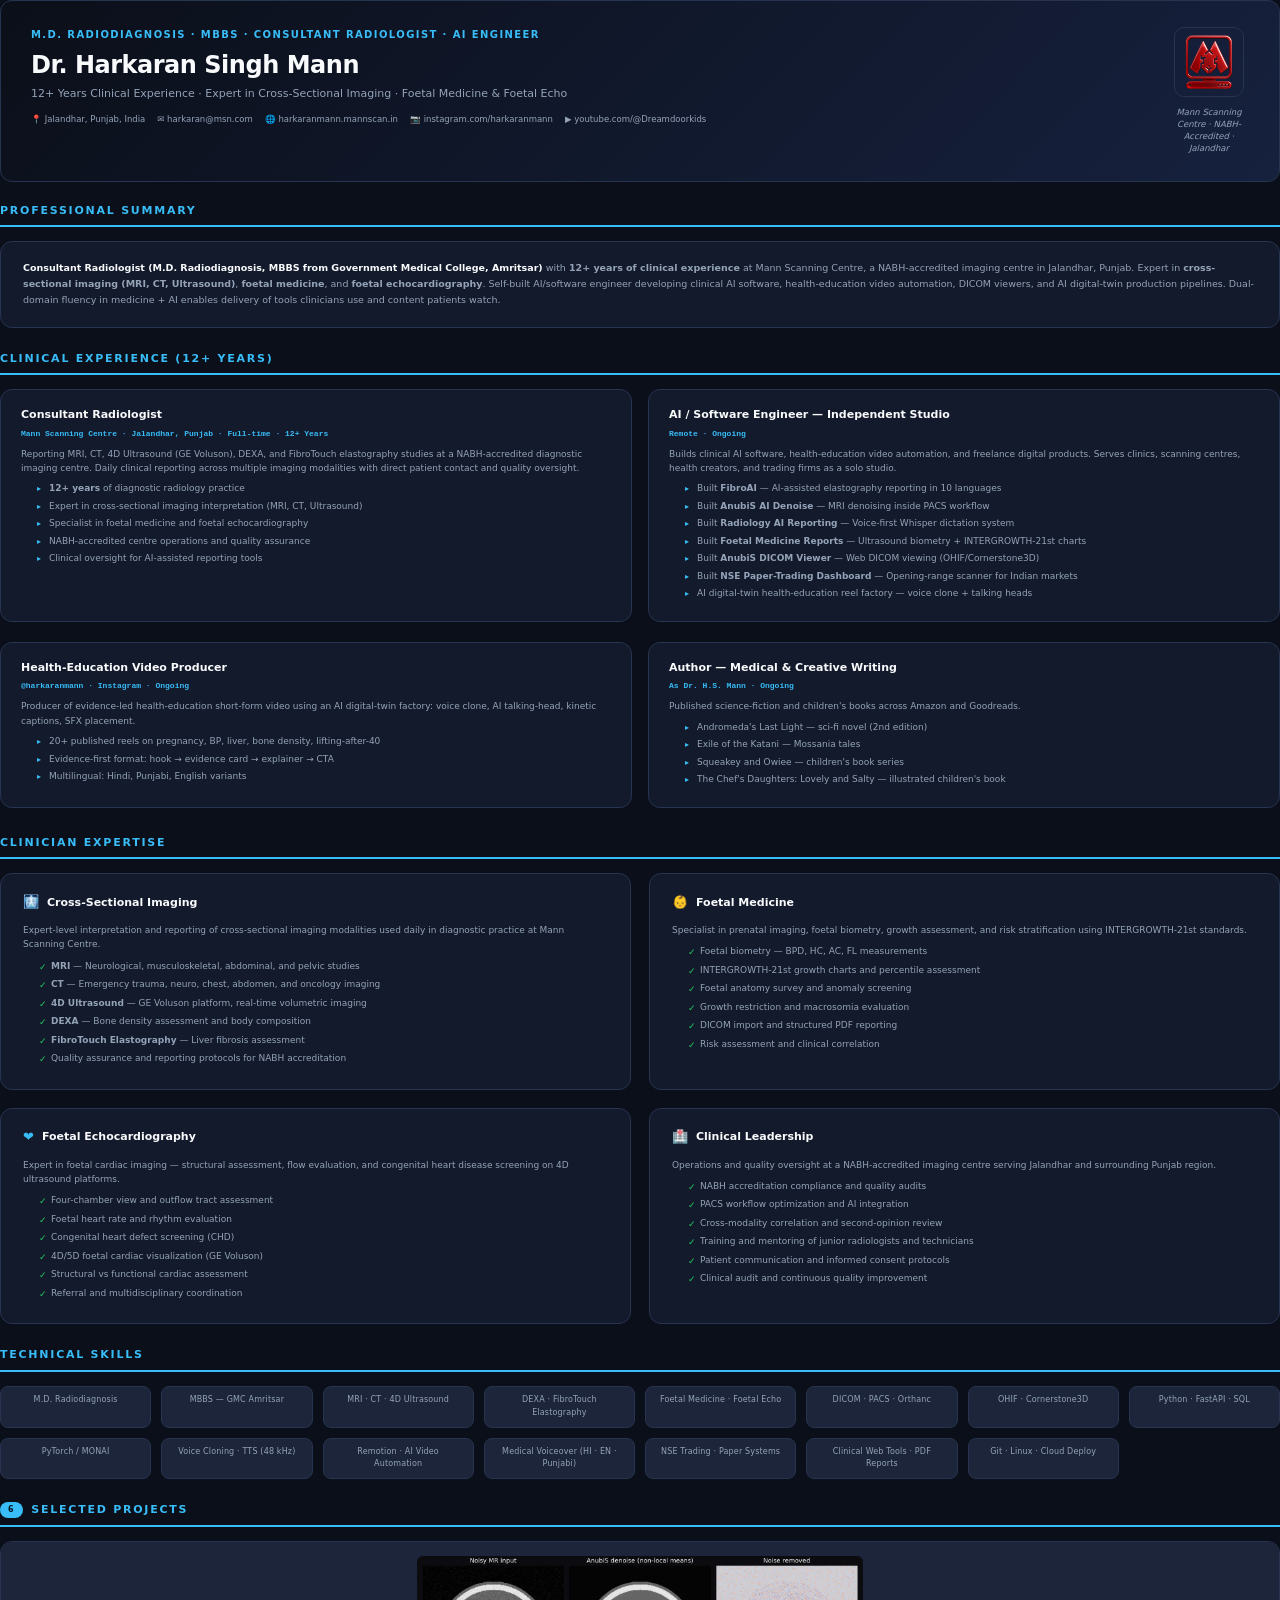
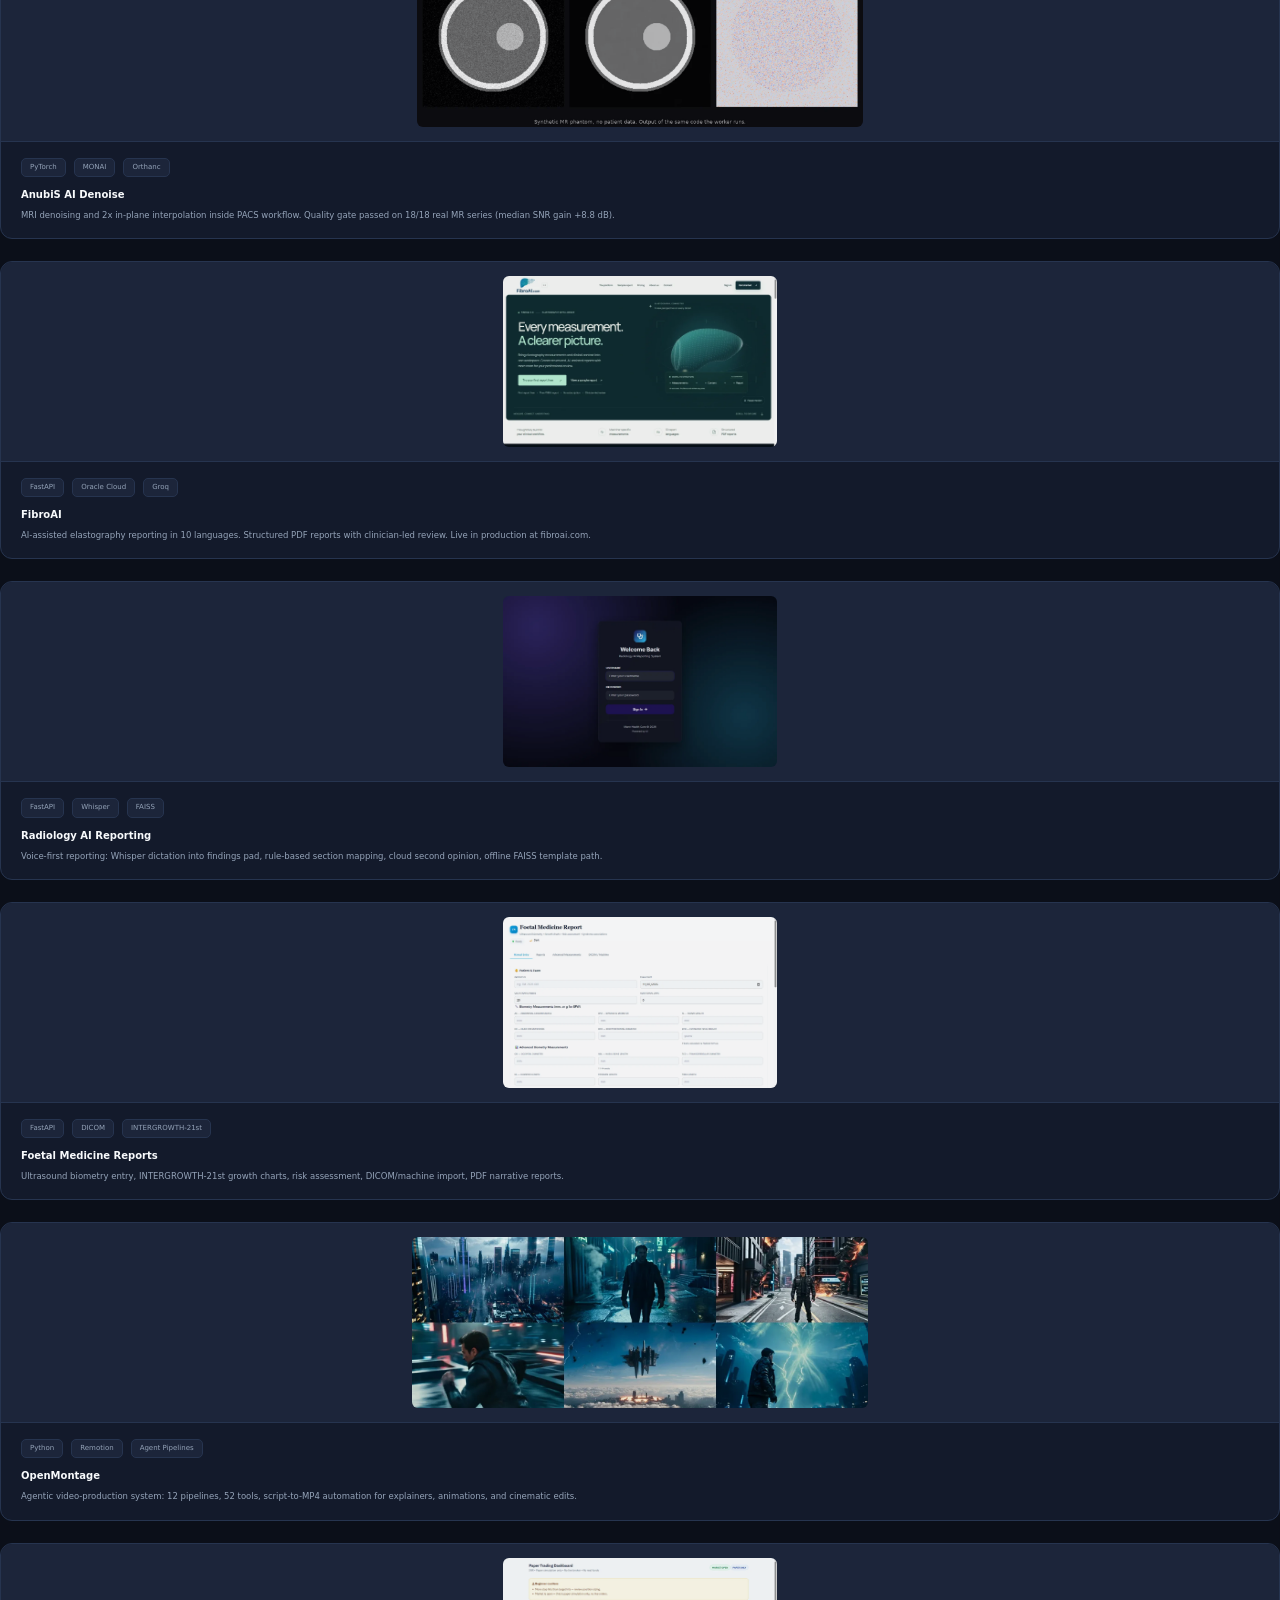
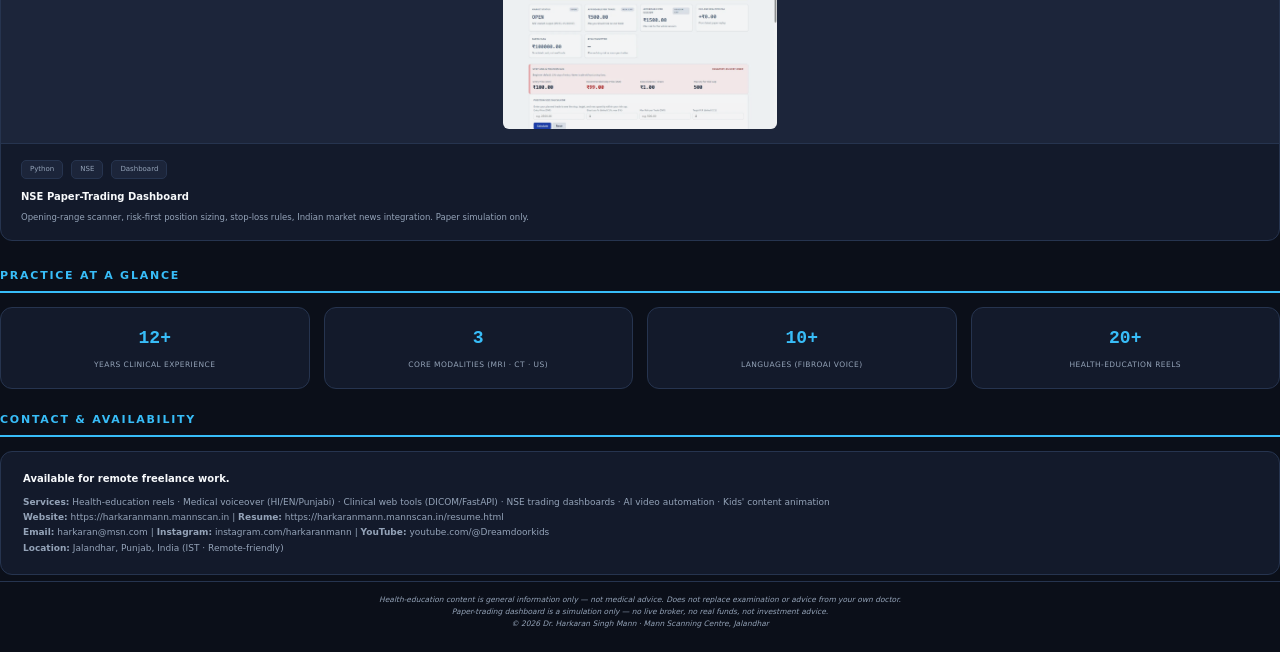
==== commit 107212ef: "Fix image aspect ratio: contain instead of cover, balanced 4:3 container" ====
--- a/portfolio-pdf.html
+++ b/portfolio-pdf.html
@@ -247,20 +247,24 @@
   }
 
   .project-thumb {
-    height: 150px;
     background: var(--surface-2);
+    border-bottom: 1px solid var(--border);
+    padding: 14px;
     display: flex;
     align-items: center;
     justify-content: center;
-    border-bottom: 1px solid var(--border);
-    overflow: hidden;
+    overflow: visible;
+    aspect-ratio: 4 / 3;
+    max-height: 200px;
   }
 
   .project-thumb img {
-    width: 100%;
-    height: 100%;
-    object-fit: cover;
-    opacity: 0.9;
+    max-width: 100%;
+    max-height: 100%;
+    object-fit: contain;
+    object-position: center;
+    opacity: 0.95;
+    border-radius: 6px;
   }
 
   .project-body { padding: 16px 20px; flex: 1; display: flex; flex-direction: column; }
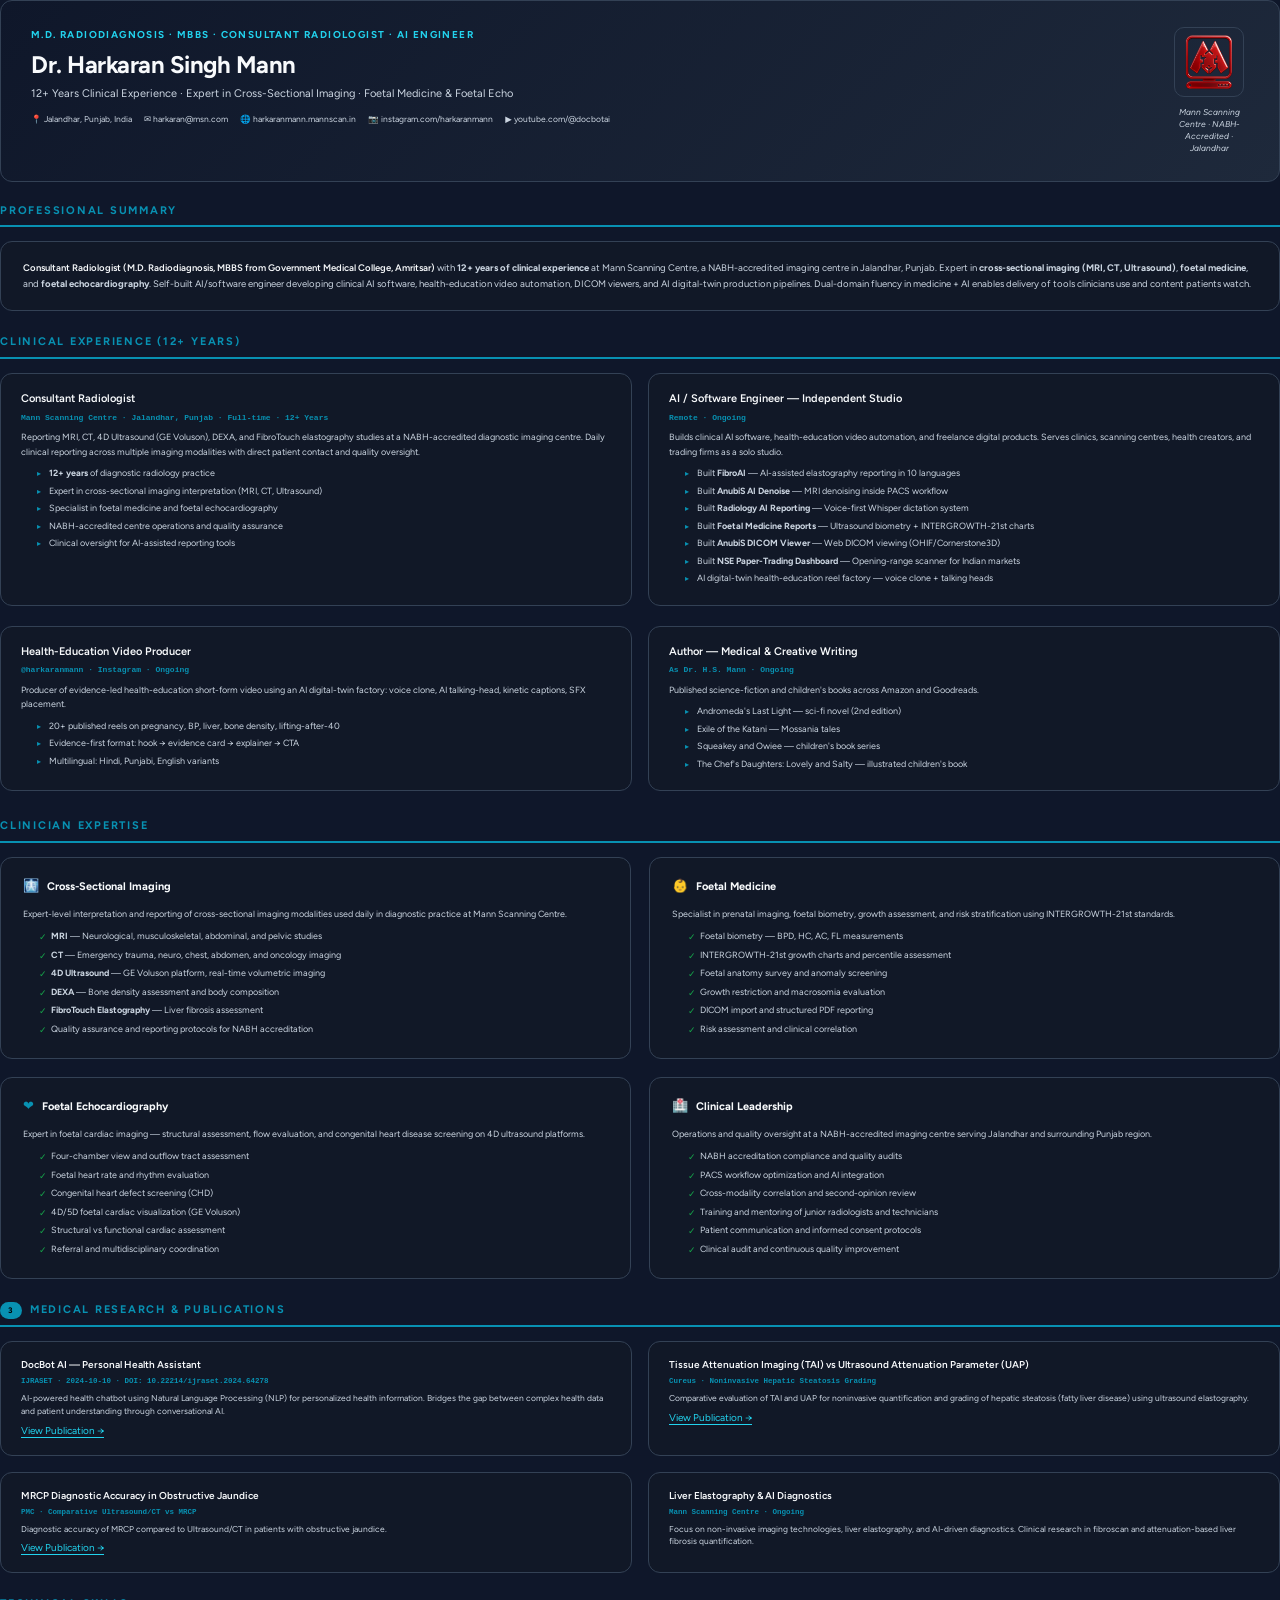
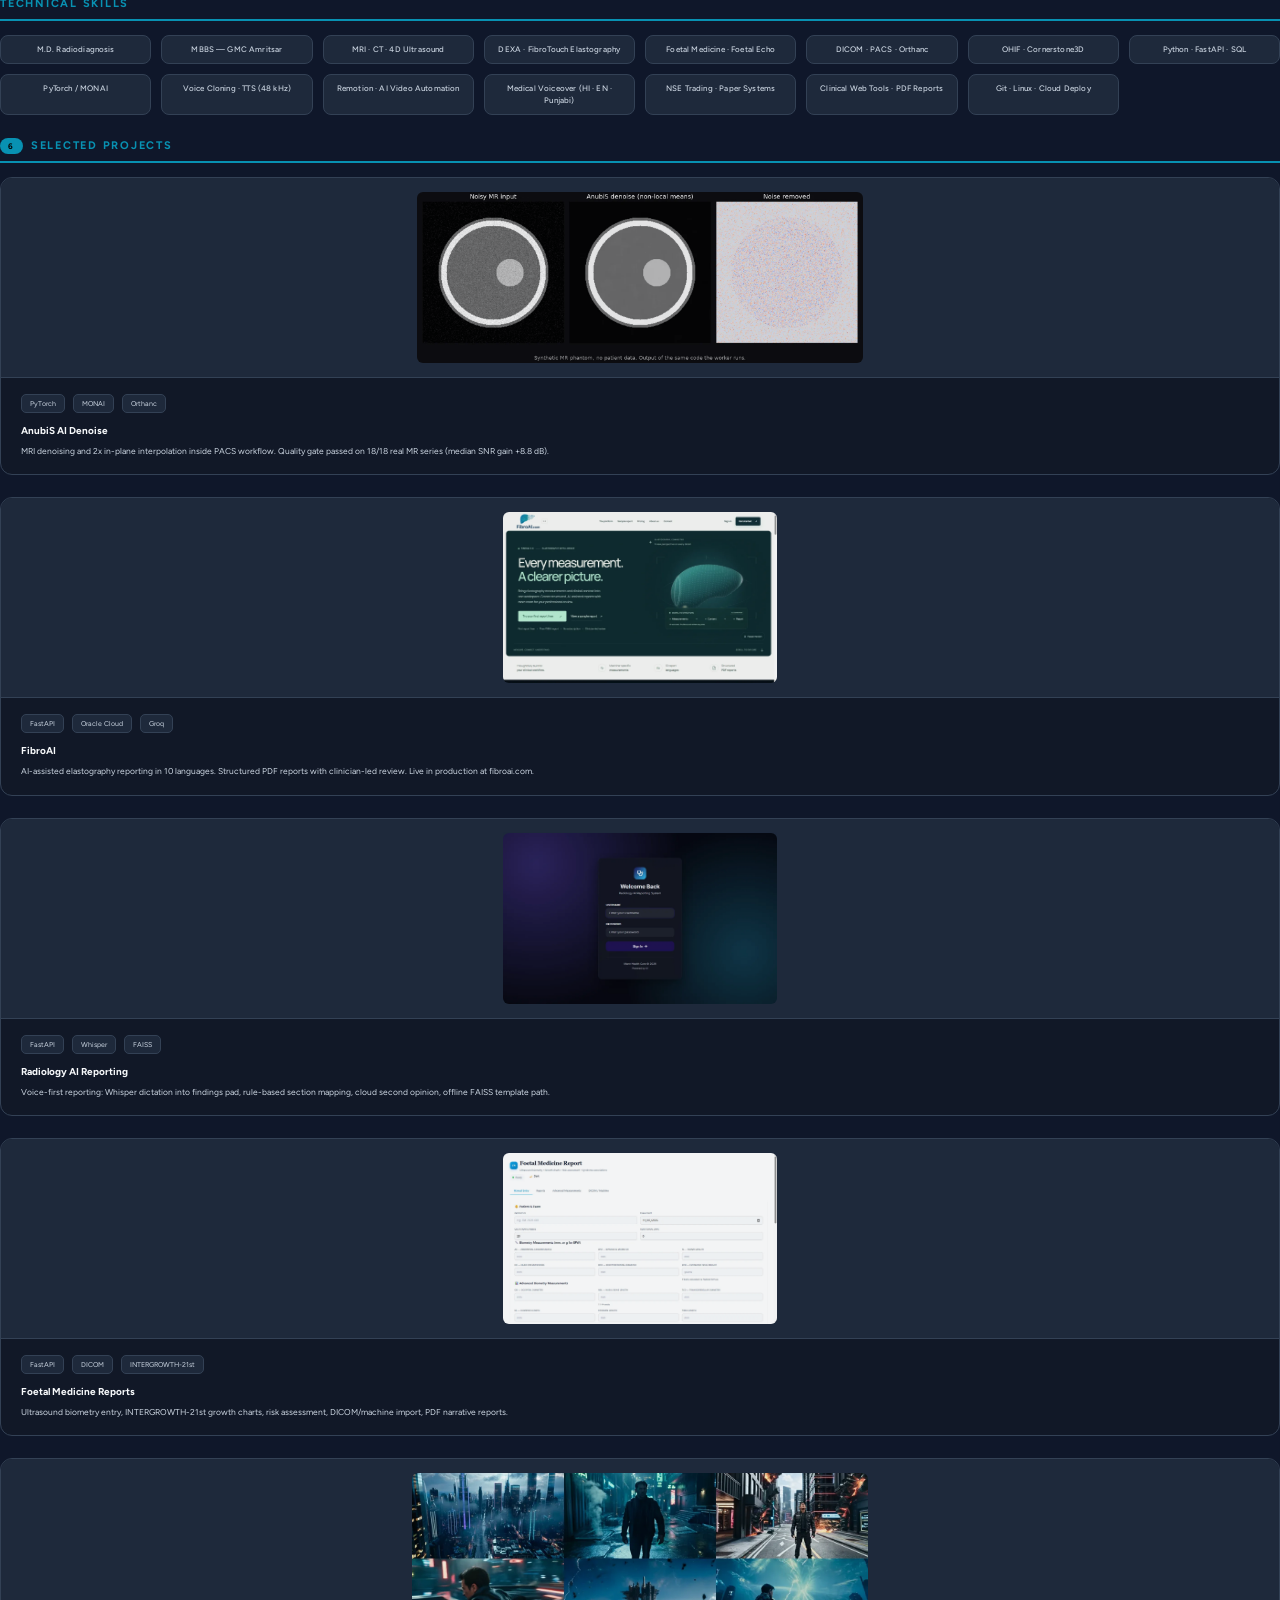
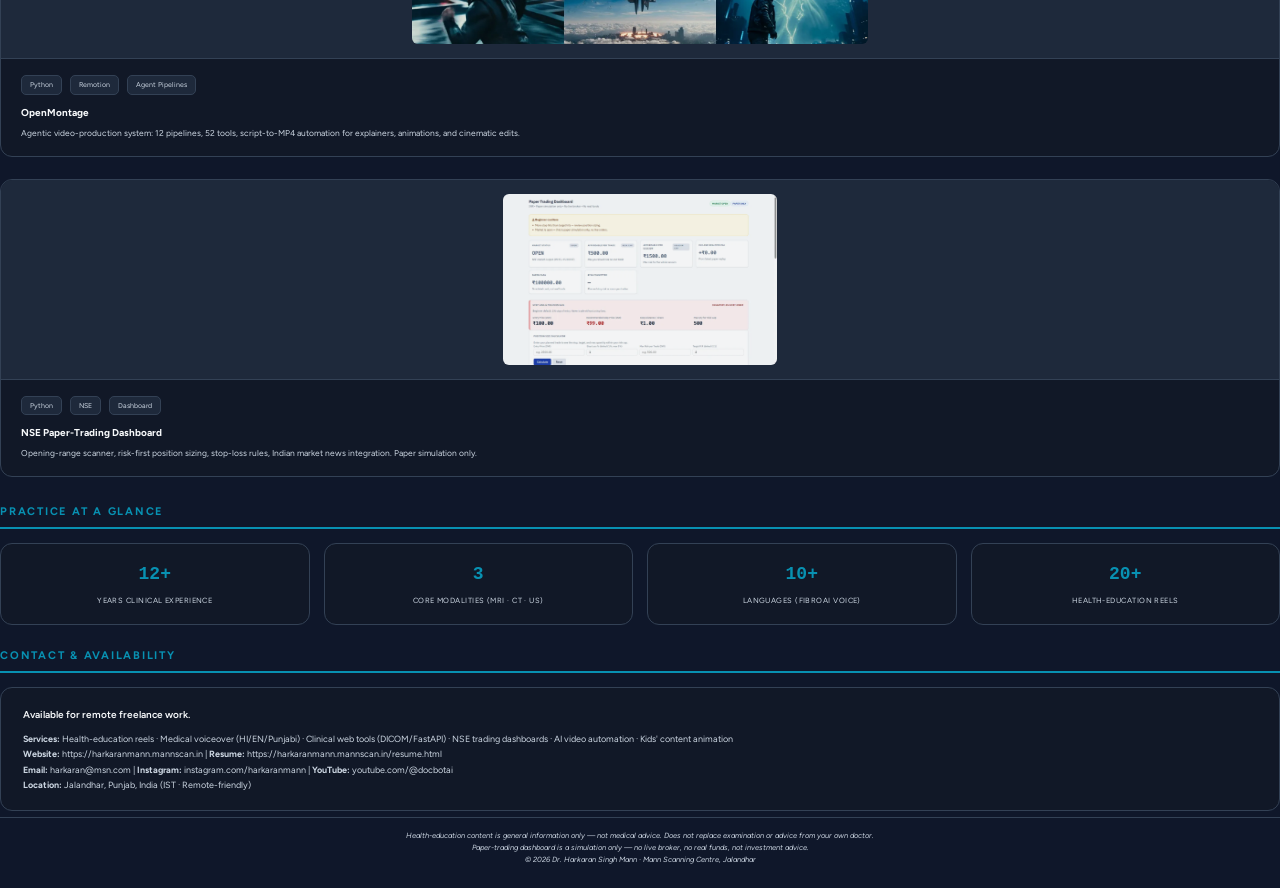
==== commit 889e8611: "Update portfolio & resume: ui-ux-pro-max design system, @docbotai YouTube, medical research publicat" ====
--- a/portfolio-pdf.html
+++ b/portfolio-pdf.html
@@ -4,19 +4,34 @@
 <meta charset="UTF-8">
 <meta name="viewport" content="width=device-width, initial-scale=1.0">
 <title>Dr. Harkaran Singh Mann — Professional Portfolio | Radiologist + AI Engineer</title>
+<!-- Design system fonts per ui-ux-pro-max: Figtree / Noto Sans -->
+<link rel="preconnect" href="https://fonts.googleapis.com">
+<link rel="preconnect" href="https://fonts.gstatic.com" crossorigin>
+<link href="https://fonts.googleapis.com/css2?family=Figtree:wght@300;400;500;600;700&family=Noto+Sans:wght@300;400;500;700&display=swap" rel="stylesheet">
 <style>
-  /* ============ PRINT PORTFOLIO — A4 MULTIPAGE (BIGGER IMAGES, BETTER SPACING) ============ */
+  /* ============ DESIGN SYSTEM — ui-ux-pro-max ============
+     Pattern: Trust & Authority + Conversion
+     Style: Accessible & Ethical (Healthcare)
+     Colors: Medical teal + health green
+     Typography: Figtree / Noto Sans
+  ============ */
   :root {
-    --bg: #0b0f19;
-    --surface: #131a2b;
-    --surface-2: #1c253a;
-    --text: #f8fafc;
-    --text-muted: #94a3b8;
-    --primary: #38bdf8;
-    --accent: #22c55e;
-    --border: #26344f;
+    --color-primary: #0891B2;
+    --color-on-primary: #000000;
+    --color-secondary: #22D3EE;
+    --color-on-secondary: #0F172A;
+    --color-accent: #16A34A;
+    --color-on-accent: #000000;
+    --color-background: #0F172A;
+    --color-foreground: #F8FAFC;
+    --color-card: #111827;
+    --color-card-foreground: #F8FAFC;
+    --color-muted: #1E293B;
+    --color-muted-foreground: #CBD5E1;
+    --color-border: #334155;
+    --color-ring: #0891B2;
     --radius: 12px;
-    --font-sans: 'Inter', system-ui, -apple-system, sans-serif;
+    --font-sans: 'Figtree', 'Noto Sans', system-ui, -apple-system, sans-serif;
     --font-mono: 'JetBrains Mono', monospace;
   }
 
@@ -29,25 +44,25 @@
       content: "Dr. Harkaran Singh Mann — M.D. Radiodiagnosis · MBBS";
       font-family: var(--font-sans);
       font-size: 7px;
-      color: var(--text-muted);
+      color: var(--color-muted-foreground);
     }
     @bottom-right {
       content: "Page " counter(page) " of " counter(pages);
       font-family: var(--font-sans);
       font-size: 7px;
-      color: var(--text-muted);
+      color: var(--color-muted-foreground);
     }
     @top-right {
       content: "Professional Portfolio";
       font-family: var(--font-sans);
       font-size: 7px;
-      color: var(--text-muted);
+      color: var(--color-muted-foreground);
     }
   }
 
   body {
-    background: var(--bg);
-    color: var(--text);
+    background: var(--color-background);
+    color: var(--color-foreground);
     font-family: var(--font-sans);
     line-height: 1.6;
     font-size: 10px;
@@ -56,7 +71,7 @@
     margin: 0 auto;
   }
 
-  a { color: var(--primary); text-decoration: none; }
+  a { color: var(--color-primary); text-decoration: none; }
   a.print-only { color: inherit; text-decoration: none; }
 
   .no-print { display: none; }
@@ -66,25 +81,46 @@
   @media print {
     body { background: #ffffff; color: #000000; font-size: 9.5px; }
     a { color: #000000; text-decoration: none; }
-    .header-band { background: #0b0f19 !important; color: #ffffff !important; -webkit-print-color-adjust: exact; }
-    .header-left .credentials { color: #38bdf8 !important; -webkit-print-color-adjust: exact; }
-    .section-title { color: #38bdf8 !important; border-bottom-color: #38bdf8 !important; -webkit-print-color-adjust: exact; }
-    .count { background: #38bdf8 !important; color: #00141f !important; -webkit-print-color-adjust: exact; }
-    .stat-card .num { color: #38bdf8 !important; -webkit-print-color-adjust: exact; }
-    .exp-card li::before { color: #38bdf8 !important; -webkit-print-color-adjust: exact; }
-    .expertise-card li::before { color: #22c55e !important; -webkit-print-color-adjust: exact; }
+    .header-band { background: #0F172A !important; color: #F8FAFC !important; -webkit-print-color-adjust: exact; }
+    .header-left .credentials { color: #22D3EE !important; -webkit-print-color-adjust: exact; }
+    .section-title { color: #0891B2 !important; border-bottom-color: #0891B2 !important; -webkit-print-color-adjust: exact; }
+    .count { background: #0891B2 !important; color: #000000 !important; -webkit-print-color-adjust: exact; }
+    .stat-card .num { color: #0891B2 !important; -webkit-print-color-adjust: exact; }
+    .exp-card li::before { color: #0891B2 !important; -webkit-print-color-adjust: exact; }
+    .expertise-card li::before { color: #16A34A !important; -webkit-print-color-adjust: exact; }
     .chip { border-color: #666 !important; color: #000 !important; background: #f0f0f0 !important; -webkit-print-color-adjust: exact; }
     .project-thumb img { -webkit-print-color-adjust: exact; }
   }
 
+  /* ============ ACCESSIBILITY ============ */
+  :focus-visible {
+    outline: 3px solid var(--color-ring);
+    outline-offset: 2px;
+  }
+  .skip-link {
+    position: absolute;
+    left: -9999px;
+    top: 10px;
+    z-index: 100;
+    background: var(--color-primary);
+    color: var(--color-on-primary);
+    padding: 8px 16px;
+    border-radius: 4px;
+    font-family: var(--font-sans);
+    font-size: 10px;
+    font-weight: 600;
+    text-decoration: none;
+  }
+  .skip-link:focus { left: 10px; }
+
   /* ============ HEADER ============ */
   .header-band {
-    background: linear-gradient(135deg, var(--bg) 0%, #16213e 100%);
-    border: 1px solid var(--border);
+    background: linear-gradient(135deg, var(--color-background) 0%, #1E293B 100%);
+    border: 1px solid var(--color-border);
     border-radius: var(--radius);
     padding: 26px 30px;
     margin-bottom: 20px;
-    color: var(--text);
+    color: var(--color-foreground);
   }
 
   .header-grid { display: grid; grid-template-columns: 1fr 80px; gap: 24px; align-items: flex-start; }
@@ -98,7 +134,7 @@
   }
 
   .header-left .credentials {
-    color: var(--primary);
+    color: var(--color-secondary);
     font-size: 10px;
     font-weight: 700;
     text-transform: uppercase;
@@ -109,18 +145,18 @@
 
   .header-left .role {
     font-size: 11px;
-    color: var(--text-muted);
+    color: var(--color-muted-foreground);
     margin-bottom: 12px;
     display: block;
     line-height: 1.4;
   }
 
-  .header-contact { display: flex; flex-wrap: wrap; gap: 12px; font-size: 8.5px; color: var(--text-muted); margin-top: 8px; }
+  .header-contact { display: flex; flex-wrap: wrap; gap: 12px; font-size: 8.5px; color: var(--color-muted-foreground); margin-top: 8px; }
   .contact-item { display: flex; align-items: center; gap: 6px; }
 
   .header-right { text-align: center; display: flex; flex-direction: column; align-items: center; gap: 10px; }
-  .logo-img { width: 70px; height: auto; border-radius: 10px; border: 1px solid var(--border); }
-  .tagline { font-size: 8.5px; color: var(--text-muted); font-style: italic; line-height: 1.4; }
+  .logo-img { width: 70px; height: auto; border-radius: 10px; border: 1px solid var(--color-border); }
+  .tagline { font-size: 8.5px; color: var(--color-muted-foreground); font-style: italic; line-height: 1.4; }
 
   /* ============ SECTIONS ============ */
   .section { margin-bottom: 22px; }
@@ -130,8 +166,8 @@
     font-weight: 700;
     text-transform: uppercase;
     letter-spacing: 0.16em;
-    color: var(--primary);
-    border-bottom: 2px solid var(--primary);
+    color: var(--color-primary);
+    border-bottom: 2px solid var(--color-primary);
     padding-bottom: 6px;
     margin-bottom: 14px;
     display: flex;
@@ -141,8 +177,8 @@
 
   .section-title .count {
     font-size: 8px;
-    background: var(--primary);
-    color: #00141f;
+    background: var(--color-primary);
+    color: #000000;
     padding: 2px 8px;
     border-radius: 10px;
     font-weight: 700;
@@ -150,41 +186,41 @@
 
   /* ============ SUMMARY ============ */
   .summary-box {
-    background: var(--surface);
-    border: 1px solid var(--border);
+    background: var(--color-card);
+    border: 1px solid var(--color-border);
     border-radius: var(--radius);
     padding: 18px 22px;
     margin-bottom: 4px;
   }
 
-  .summary-box p { font-size: 9.5px; color: var(--text-muted); line-height: 1.7; margin: 0; }
-  .summary-box .highlight { color: var(--text); font-weight: 600; }
+  .summary-box p { font-size: 9.5px; color: var(--color-muted-foreground); line-height: 1.7; margin: 0; }
+  .summary-box .highlight { color: var(--color-foreground); font-weight: 600; }
 
   /* ============ EXPERIENCE ============ */
   .exp-grid { display: grid; grid-template-columns: 1fr 1fr; gap: 16px; }
 
   .exp-card {
-    background: var(--surface);
-    border: 1px solid var(--border);
+    background: var(--color-card);
+    border: 1px solid var(--color-border);
     border-radius: var(--radius);
     padding: 16px 20px;
     margin-bottom: 4px;
     page-break-inside: avoid;
   }
 
-  .exp-card h3 { font-size: 11px; font-weight: 600; color: var(--text); margin-bottom: 4px; }
-  .exp-card .meta { font-size: 8px; color: var(--primary); font-family: var(--font-mono); margin-bottom: 6px; font-weight: 600; }
-  .exp-card p { font-size: 9px; color: var(--text-muted); margin: 0 0 7px 0; line-height: 1.6; }
+  .exp-card h3 { font-size: 11px; font-weight: 600; color: var(--color-foreground); margin-bottom: 4px; }
+  .exp-card .meta { font-size: 8px; color: var(--color-primary); font-family: var(--font-mono); margin-bottom: 6px; font-weight: 600; }
+  .exp-card p { font-size: 9px; color: var(--color-muted-foreground); margin: 0 0 7px 0; line-height: 1.6; }
   .exp-card ul { margin: 0 0 0 16px; padding: 0; }
-  .exp-card li { font-size: 9px; color: var(--text-muted); margin-bottom: 4px; list-style: none; padding-left: 12px; position: relative; line-height: 1.5; }
-  .exp-card li::before { content: "▸"; color: var(--primary); position: absolute; left: 0; font-size: 8px; top: 1px; }
+  .exp-card li { font-size: 9px; color: var(--color-muted-foreground); margin-bottom: 4px; list-style: none; padding-left: 12px; position: relative; line-height: 1.5; }
+  .exp-card li::before { content: "▸"; color: var(--color-primary); position: absolute; left: 0; font-size: 8px; top: 1px; }
 
   /* ============ CLINICIAN EXPERTISE ============ */
   .expertise-grid { display: grid; grid-template-columns: 1fr 1fr; gap: 18px; margin-bottom: 4px; }
 
   .expertise-card {
-    background: var(--surface);
-    border: 1px solid var(--border);
+    background: var(--color-card);
+    border: 1px solid var(--color-border);
     border-radius: var(--radius);
     padding: 18px 22px;
     page-break-inside: avoid;
@@ -193,19 +229,19 @@
   .expertise-card h3 {
     font-size: 11px;
     font-weight: 700;
-    color: var(--text);
+    color: var(--color-foreground);
     margin-bottom: 10px;
     display: flex;
     align-items: center;
     gap: 8px;
   }
 
-  .expertise-card h3 .icon { color: var(--primary); font-size: 13px; }
-
-  .expertise-card p { font-size: 9px; color: var(--text-muted); margin-bottom: 8px; line-height: 1.6; }
+  .expertise-card h3 .icon { color: var(--color-primary); font-size: 13px; }
+
+  .expertise-card p { font-size: 9px; color: var(--color-muted-foreground); margin-bottom: 8px; line-height: 1.6; }
   .expertise-card ul { margin: 0; padding: 0 0 0 16px; }
-  .expertise-card li { font-size: 9px; color: var(--text-muted); margin-bottom: 5px; list-style: none; padding-left: 12px; position: relative; line-height: 1.5; }
-  .expertise-card li::before { content: "✓"; color: var(--accent); position: absolute; left: 0; font-size: 9px; font-weight: 700; top: 1px; }
+  .expertise-card li { font-size: 9px; color: var(--color-muted-foreground); margin-bottom: 5px; list-style: none; padding-left: 12px; position: relative; line-height: 1.5; }
+  .expertise-card li::before { content: "✓"; color: var(--color-accent); position: absolute; left: 0; font-size: 9px; font-weight: 700; top: 1px; }
 
   /* ============ SKILLS ============ */
   .skills-grid {
@@ -217,15 +253,32 @@
 
   .skill-tag {
     font-size: 8px;
-    background: var(--surface-2);
-    border: 1px solid var(--border);
+    background: var(--color-muted);
+    border: 1px solid var(--color-border);
     border-radius: 8px;
     padding: 7px 10px;
-    color: var(--text-muted);
+    color: var(--color-muted-foreground);
     text-align: center;
     font-weight: 500;
     letter-spacing: 0.02em;
   }
+
+  /* ============ RESEARCH / PUBLICATIONS ============ */
+  .research-grid { display: grid; grid-template-columns: 1fr 1fr; gap: 16px; margin-bottom: 4px; }
+
+  .research-card {
+    background: var(--color-card);
+    border: 1px solid var(--color-border);
+    border-radius: var(--radius);
+    padding: 16px 20px;
+    page-break-inside: avoid;
+  }
+
+  .research-card h3 { font-size: 10px; font-weight: 600; color: var(--color-foreground); margin-bottom: 4px; line-height: 1.3; }
+  .research-card .meta { font-size: 7.5px; color: var(--color-primary); font-family: var(--font-mono); margin-bottom: 5px; font-weight: 600; }
+  .research-card p { font-size: 8.5px; color: var(--color-muted-foreground); margin: 0 0 5px 0; line-height: 1.5; }
+  .research-card a { color: var(--color-secondary); text-decoration: underline; text-decoration-thickness: 1px; text-underline-offset: 3px; }
+  .research-card a:hover { color: var(--color-primary); }
 
   /* ============ PROJECTS — BIGGER IMAGES ============ */
   .project-grid {
@@ -236,8 +289,8 @@
   }
 
   .project-card {
-    background: var(--surface);
-    border: 1px solid var(--border);
+    background: var(--color-card);
+    border: 1px solid var(--color-border);
     border-radius: var(--radius);
     overflow: hidden;
     page-break-inside: avoid;
@@ -247,8 +300,8 @@
   }
 
   .project-thumb {
-    background: var(--surface-2);
-    border-bottom: 1px solid var(--border);
+    background: var(--color-muted);
+    border-bottom: 1px solid var(--color-border);
     padding: 14px;
     display: flex;
     align-items: center;
@@ -269,39 +322,39 @@
 
   .project-body { padding: 16px 20px; flex: 1; display: flex; flex-direction: column; }
   .project-tags { display: flex; gap: 8px; margin-bottom: 10px; flex-wrap: wrap; }
-  .tag { font-size: 7px; padding: 3px 8px; border-radius: 5px; background: var(--surface-2); border: 1px solid var(--border); color: var(--text-muted); }
-
-  .project-card h3 { margin-bottom: 6px; font-size: 10px; color: var(--text); }
-  .project-card p { font-size: 8.5px; color: var(--text-muted); margin: 0; line-height: 1.55; }
+  .tag { font-size: 7px; padding: 3px 8px; border-radius: 5px; background: var(--color-muted); border: 1px solid var(--color-border); color: var(--color-muted-foreground); }
+
+  .project-card h3 { margin-bottom: 6px; font-size: 10px; color: var(--color-foreground); }
+  .project-card p { font-size: 8.5px; color: var(--color-muted-foreground); margin: 0; line-height: 1.55; }
 
   /* ============ STATS ============ */
   .stats-row { display: grid; grid-template-columns: repeat(4, 1fr); gap: 14px; margin-bottom: 4px; }
   .stat-card {
-    background: var(--surface);
-    border: 1px solid var(--border);
+    background: var(--color-card);
+    border: 1px solid var(--color-border);
     border-radius: var(--radius);
     padding: 16px 14px;
     text-align: center;
     page-break-inside: avoid;
   }
-  .stat-card .num { font-family: var(--font-mono); font-size: 18px; font-weight: 700; color: var(--primary); display: block; margin-bottom: 4px; }
-  .stat-card .lbl { font-size: 7.5px; color: var(--text-muted); text-transform: uppercase; letter-spacing: 0.06em; line-height: 1.3; }
+  .stat-card .num { font-family: var(--font-mono); font-size: 18px; font-weight: 700; color: var(--color-primary); display: block; margin-bottom: 4px; }
+  .stat-card .lbl { font-size: 7.5px; color: var(--color-muted-foreground); text-transform: uppercase; letter-spacing: 0.06em; line-height: 1.3; }
 
   /* ============ FOOTER ============ */
   .footer-note {
     font-size: 7.5px;
-    color: var(--text-muted);
+    color: var(--color-muted-foreground);
     font-style: italic;
-    border-top: 1px solid var(--border);
+    border-top: 1px solid var(--color-border);
     padding-top: 12px;
     margin-top: 6px;
     text-align: center;
     line-height: 1.6;
   }
 
-  /* Responsive for screen view — stack columns */
+  /* Responsive */
   @media (max-width: 768px) {
-    .exp-grid, .expertise-grid, .project-grid { grid-template-columns: 1fr; }
+    .exp-grid, .expertise-grid, .project-grid, .research-grid { grid-template-columns: 1fr; }
     .stats-row { grid-template-columns: repeat(2, 1fr); }
     .header-grid { grid-template-columns: 1fr; }
     .header-right { order: -1; }
@@ -309,6 +362,9 @@
 </style>
 </head>
 <body>
+
+  <!-- Skip link for accessibility -->
+  <a class="skip-link" href="#main-content">Skip to main content</a>
 
   <!-- ============ PAGE 1 — HEADER + SUMMARY + EXPERIENCE ============ -->
   <div class="header-band">
@@ -322,17 +378,17 @@
           <div class="contact-item">✉️ harkaran@msn.com</div>
           <div class="contact-item">🌐 harkaranmann.mannscan.in</div>
           <div class="contact-item">📷 instagram.com/harkaranmann</div>
-          <div class="contact-item">▶️ youtube.com/@Dreamdoorkids</div>
+          <div class="contact-item">▶️ youtube.com/@docbotai</div>
         </div>
       </div>
       <div class="header-right">
-        <img src="images/logo.png" alt="Mann Scanning Centre" class="logo-img">
+        <img src="images/logo.png" alt="Mann Scanning Centre logo" class="logo-img">
         <div class="tagline">Mann Scanning Centre · NABH-Accredited · Jalandhar</div>
       </div>
     </div>
   </div>
 
-  <div class="section">
+  <div class="section" id="main-content">
     <div class="section-title">Professional Summary</div>
     <div class="summary-box">
       <p><span class="highlight">Consultant Radiologist (M.D. Radiodiagnosis, MBBS from Government Medical College, Amritsar)</span> with <strong>12+ years of clinical experience</strong> at Mann Scanning Centre, a NABH-accredited imaging centre in Jalandhar, Punjab. Expert in <strong>cross-sectional imaging (MRI, CT, Ultrasound)</strong>, <strong>foetal medicine</strong>, and <strong>foetal echocardiography</strong>. Self-built AI/software engineer developing clinical AI software, health-education video automation, DICOM viewers, and AI digital-twin production pipelines. Dual-domain fluency in medicine + AI enables delivery of tools clinicians use and content patients watch.</p>
@@ -453,7 +509,37 @@
     </div>
   </div>
 
-  <!-- ============ PAGE 3 — SKILLS + PROJECTS ============ -->
+  <!-- ============ PAGE 3 — RESEARCH + PUBLICATIONS ============ -->
+  <div class="section page-break">
+    <div class="section-title"><span class="count">3</span>Medical Research & Publications</div>
+    <div class="research-grid">
+      <div class="research-card avoid-break">
+        <h3>DocBot AI — Personal Health Assistant</h3>
+        <div class="meta">IJRASET · 2024-10-10 · DOI: 10.22214/ijraset.2024.64278</div>
+        <p>AI-powered health chatbot using Natural Language Processing (NLP) for personalized health information. Bridges the gap between complex health data and patient understanding through conversational AI.</p>
+        <a href="https://doi.org/10.22214/ijraset.2024.64278" target="_blank" rel="noopener">View Publication →</a>
+      </div>
+      <div class="research-card avoid-break">
+        <h3>Tissue Attenuation Imaging (TAI) vs Ultrasound Attenuation Parameter (UAP)</h3>
+        <div class="meta">Cureus · Noninvasive Hepatic Steatosis Grading</div>
+        <p>Comparative evaluation of TAI and UAP for noninvasive quantification and grading of hepatic steatosis (fatty liver disease) using ultrasound elastography.</p>
+        <a href="https://www.cureus.com/articles/374151-comparative-evaluation-of-tissue-attenuation-imaging-tai-and-ultrasound-attenuation-parameter-uap-for-noninvasive-quantification-and-grading-of-hepatic-steatosis" target="_blank" rel="noopener">View Publication →</a>
+      </div>
+      <div class="research-card avoid-break">
+        <h3>MRCP Diagnostic Accuracy in Obstructive Jaundice</h3>
+        <div class="meta">PMC · Comparative Ultrasound/CT vs MRCP</div>
+        <p>Diagnostic accuracy of MRCP compared to Ultrasound/CT in patients with obstructive jaundice.</p>
+        <a href="https://pmc.ncbi.nlm.nih.gov/articles/PMC4003596/" target="_blank" rel="noopener">View Publication →</a>
+      </div>
+      <div class="research-card avoid-break">
+        <h3>Liver Elastography & AI Diagnostics</h3>
+        <div class="meta">Mann Scanning Centre · Ongoing</div>
+        <p>Focus on non-invasive imaging technologies, liver elastography, and AI-driven diagnostics. Clinical research in fibroscan and attenuation-based liver fibrosis quantification.</p>
+      </div>
+    </div>
+  </div>
+
+  <!-- ============ PAGE 4 — SKILLS + PROJECTS ============ -->
   <div class="section page-break">
     <div class="section-title">Technical Skills</div>
     <div class="skills-grid">
@@ -546,7 +632,7 @@
     </div>
   </div>
 
-  <!-- ============ PAGE 4 — STATS + CONTACT ============ -->
+  <!-- ============ PAGE 5 — STATS + CONTACT ============ -->
   <div class="section page-break">
     <div class="section-title">Practice at a Glance</div>
     <div class="stats-row">
@@ -572,11 +658,11 @@
   <div class="section page-break">
     <div class="section-title">Contact & Availability</div>
     <div class="summary-box">
-      <p style="font-size: 10px; color: var(--text); margin-bottom: 8px;"><span class="highlight">Available for remote freelance work.</span></p>
-      <p style="font-size: 9px; color: var(--text-muted); margin: 0;">
+      <p style="font-size: 10px; color: var(--color-foreground); margin-bottom: 8px;"><span class="highlight">Available for remote freelance work.</span></p>
+      <p style="font-size: 9px; color: var(--color-muted-foreground); margin: 0;">
         <strong>Services:</strong> Health-education reels · Medical voiceover (HI/EN/Punjabi) · Clinical web tools (DICOM/FastAPI) · NSE trading dashboards · AI video automation · Kids' content animation<br>
         <strong>Website:</strong> <a class="print-only">https://harkaranmann.mannscan.in</a> | <strong>Resume:</strong> <a class="print-only">https://harkaranmann.mannscan.in/resume.html</a><br>
-        <strong>Email:</strong> harkaran@msn.com | <strong>Instagram:</strong> instagram.com/harkaranmann | <strong>YouTube:</strong> youtube.com/@Dreamdoorkids<br>
+        <strong>Email:</strong> harkaran@msn.com | <strong>Instagram:</strong> instagram.com/harkaranmann | <strong>YouTube:</strong> youtube.com/@docbotai<br>
         <strong>Location:</strong> Jalandhar, Punjab, India (IST · Remote-friendly)
       </p>
     </div>
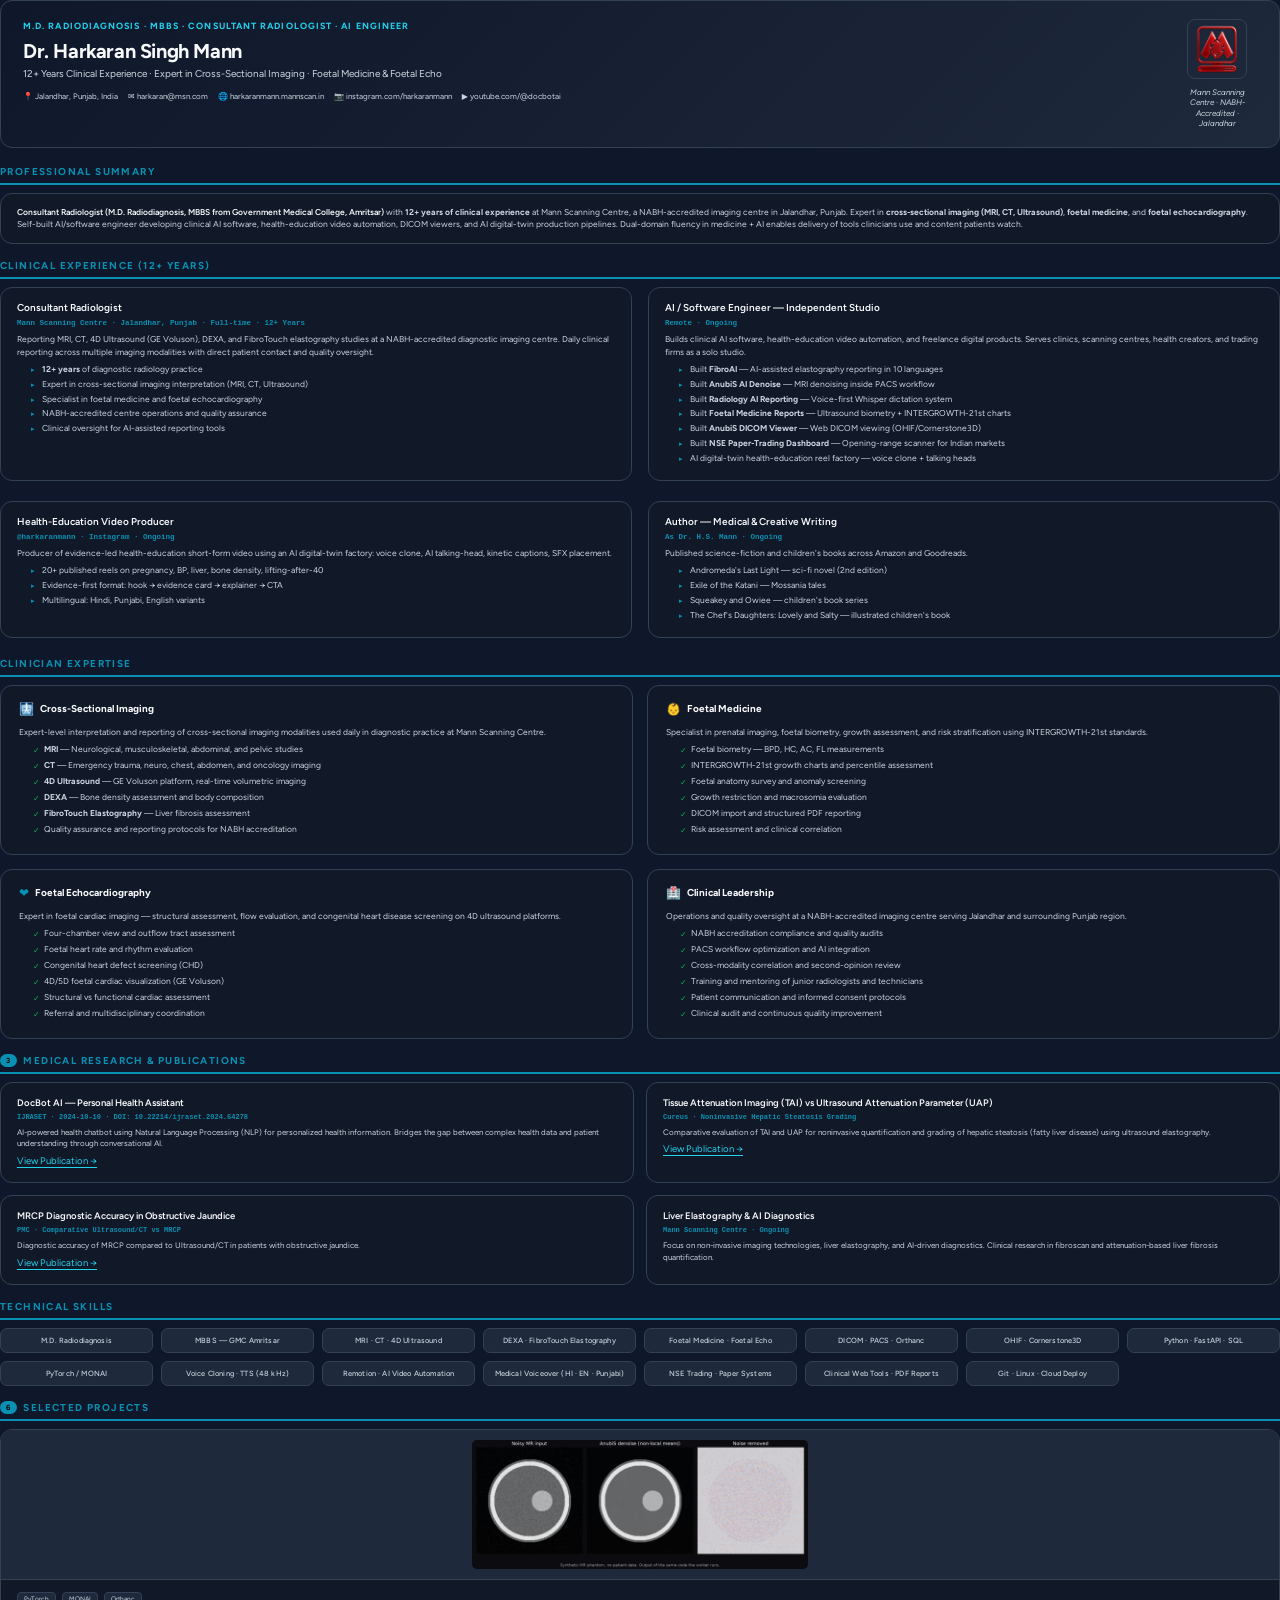
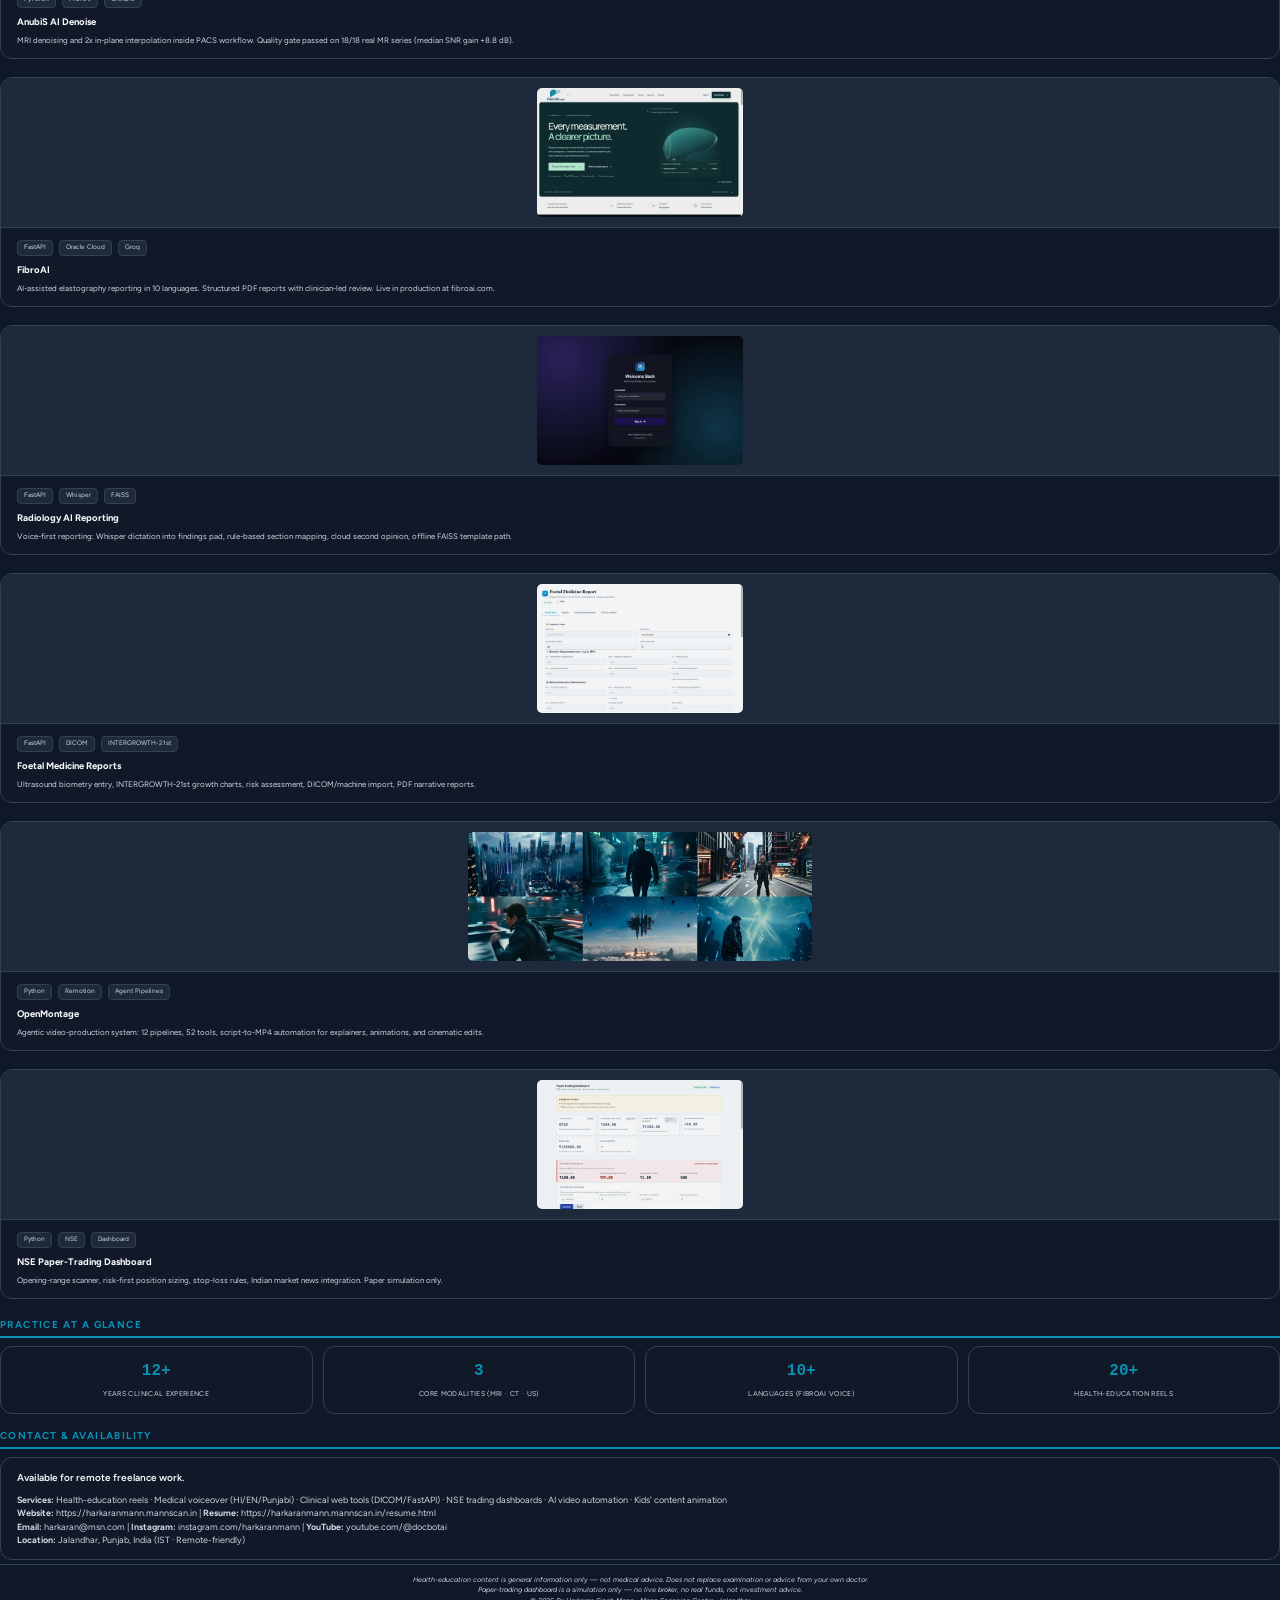
==== commit abc99b2b: "Fix PDF whitespace: tighter page margins, compact spacing, smaller fonts for A4" ====
--- a/portfolio-pdf.html
+++ b/portfolio-pdf.html
@@ -39,7 +39,7 @@
 
   @page {
     size: A4;
-    margin: 20mm 16mm 22mm 16mm;
+    margin: 14mm 14mm 16mm 14mm;
     @bottom-left {
       content: "Dr. Harkaran Singh Mann — M.D. Radiodiagnosis · MBBS";
       font-family: var(--font-sans);
@@ -64,8 +64,8 @@
     background: var(--color-background);
     color: var(--color-foreground);
     font-family: var(--font-sans);
-    line-height: 1.6;
-    font-size: 10px;
+    line-height: 1.5;
+    font-size: 9.5px;
     padding: 0;
     max-width: 100%;
     margin: 0 auto;
@@ -79,7 +79,7 @@
   .avoid-break { page-break-inside: avoid; }
 
   @media print {
-    body { background: #ffffff; color: #000000; font-size: 9.5px; }
+    body { background: #ffffff; color: #000000; font-size: 8.5px; line-height: 1.4; }
     a { color: #000000; text-decoration: none; }
     .header-band { background: #0F172A !important; color: #F8FAFC !important; -webkit-print-color-adjust: exact; }
     .header-left .credentials { color: #22D3EE !important; -webkit-print-color-adjust: exact; }
@@ -118,69 +118,69 @@
     background: linear-gradient(135deg, var(--color-background) 0%, #1E293B 100%);
     border: 1px solid var(--color-border);
     border-radius: var(--radius);
-    padding: 26px 30px;
-    margin-bottom: 20px;
+    padding: 18px 22px;
+    margin-bottom: 16px;
     color: var(--color-foreground);
   }
 
-  .header-grid { display: grid; grid-template-columns: 1fr 80px; gap: 24px; align-items: flex-start; }
+  .header-grid { display: grid; grid-template-columns: 1fr 80px; gap: 18px; align-items: flex-start; }
 
   .header-left h1 {
-    font-size: 24px;
+    font-size: 20px;
     font-weight: 700;
     letter-spacing: -0.02em;
-    margin-bottom: 6px;
+    margin-bottom: 4px;
     line-height: 1.2;
   }
 
   .header-left .credentials {
     color: var(--color-secondary);
+    font-size: 9px;
+    font-weight: 700;
+    text-transform: uppercase;
+    letter-spacing: 0.12em;
+    margin-bottom: 6px;
+    display: block;
+  }
+
+  .header-left .role {
+    font-size: 10px;
+    color: var(--color-muted-foreground);
+    margin-bottom: 10px;
+    display: block;
+    line-height: 1.3;
+  }
+
+  .header-contact { display: flex; flex-wrap: wrap; gap: 10px; font-size: 8px; color: var(--color-muted-foreground); margin-top: 6px; }
+  .contact-item { display: flex; align-items: center; gap: 5px; }
+
+  .header-right { text-align: center; display: flex; flex-direction: column; align-items: center; gap: 8px; }
+  .logo-img { width: 60px; height: auto; border-radius: 8px; border: 1px solid var(--color-border); }
+  .tagline { font-size: 8px; color: var(--color-muted-foreground); font-style: italic; line-height: 1.3; }
+
+  /* ============ SECTIONS ============ */
+  .section { margin-bottom: 14px; }
+
+  .section-title {
     font-size: 10px;
     font-weight: 700;
     text-transform: uppercase;
     letter-spacing: 0.14em;
-    margin-bottom: 8px;
-    display: block;
-  }
-
-  .header-left .role {
-    font-size: 11px;
-    color: var(--color-muted-foreground);
-    margin-bottom: 12px;
-    display: block;
-    line-height: 1.4;
-  }
-
-  .header-contact { display: flex; flex-wrap: wrap; gap: 12px; font-size: 8.5px; color: var(--color-muted-foreground); margin-top: 8px; }
-  .contact-item { display: flex; align-items: center; gap: 6px; }
-
-  .header-right { text-align: center; display: flex; flex-direction: column; align-items: center; gap: 10px; }
-  .logo-img { width: 70px; height: auto; border-radius: 10px; border: 1px solid var(--color-border); }
-  .tagline { font-size: 8.5px; color: var(--color-muted-foreground); font-style: italic; line-height: 1.4; }
-
-  /* ============ SECTIONS ============ */
-  .section { margin-bottom: 22px; }
-
-  .section-title {
-    font-size: 11px;
-    font-weight: 700;
-    text-transform: uppercase;
-    letter-spacing: 0.16em;
     color: var(--color-primary);
     border-bottom: 2px solid var(--color-primary);
-    padding-bottom: 6px;
-    margin-bottom: 14px;
+    padding-bottom: 4px;
+    margin-bottom: 8px;
     display: flex;
     align-items: center;
-    gap: 8px;
+    gap: 6px;
   }
 
   .section-title .count {
-    font-size: 8px;
+    font-size: 7.5px;
     background: var(--color-primary);
     color: #000000;
-    padding: 2px 8px;
-    border-radius: 10px;
+    padding: 1px 6px;
+    border-radius: 8px;
     font-weight: 700;
   }
 
@@ -189,11 +189,11 @@
     background: var(--color-card);
     border: 1px solid var(--color-border);
     border-radius: var(--radius);
-    padding: 18px 22px;
+    padding: 12px 16px;
     margin-bottom: 4px;
   }
 
-  .summary-box p { font-size: 9.5px; color: var(--color-muted-foreground); line-height: 1.7; margin: 0; }
+  .summary-box p { font-size: 8.5px; color: var(--color-muted-foreground); line-height: 1.5; margin: 0; }
   .summary-box .highlight { color: var(--color-foreground); font-weight: 600; }
 
   /* ============ EXPERIENCE ============ */
@@ -203,60 +203,60 @@
     background: var(--color-card);
     border: 1px solid var(--color-border);
     border-radius: var(--radius);
-    padding: 16px 20px;
+    padding: 12px 16px;
     margin-bottom: 4px;
     page-break-inside: avoid;
   }
 
-  .exp-card h3 { font-size: 11px; font-weight: 600; color: var(--color-foreground); margin-bottom: 4px; }
-  .exp-card .meta { font-size: 8px; color: var(--color-primary); font-family: var(--font-mono); margin-bottom: 6px; font-weight: 600; }
-  .exp-card p { font-size: 9px; color: var(--color-muted-foreground); margin: 0 0 7px 0; line-height: 1.6; }
-  .exp-card ul { margin: 0 0 0 16px; padding: 0; }
-  .exp-card li { font-size: 9px; color: var(--color-muted-foreground); margin-bottom: 4px; list-style: none; padding-left: 12px; position: relative; line-height: 1.5; }
-  .exp-card li::before { content: "▸"; color: var(--color-primary); position: absolute; left: 0; font-size: 8px; top: 1px; }
+  .exp-card h3 { font-size: 10px; font-weight: 600; color: var(--color-foreground); margin-bottom: 3px; }
+  .exp-card .meta { font-size: 7.5px; color: var(--color-primary); font-family: var(--font-mono); margin-bottom: 4px; font-weight: 600; }
+  .exp-card p { font-size: 8.5px; color: var(--color-muted-foreground); margin: 0 0 5px 0; line-height: 1.5; }
+  .exp-card ul { margin: 0 0 0 14px; padding: 0; }
+  .exp-card li { font-size: 8.5px; color: var(--color-muted-foreground); margin-bottom: 3px; list-style: none; padding-left: 11px; position: relative; line-height: 1.4; }
+  .exp-card li::before { content: "▸"; color: var(--color-primary); position: absolute; left: 0; font-size: 7px; top: 1px; }
 
   /* ============ CLINICIAN EXPERTISE ============ */
-  .expertise-grid { display: grid; grid-template-columns: 1fr 1fr; gap: 18px; margin-bottom: 4px; }
+  .expertise-grid { display: grid; grid-template-columns: 1fr 1fr; gap: 14px; margin-bottom: 4px; }
 
   .expertise-card {
     background: var(--color-card);
     border: 1px solid var(--color-border);
     border-radius: var(--radius);
-    padding: 18px 22px;
+    padding: 14px 18px;
     page-break-inside: avoid;
   }
 
   .expertise-card h3 {
-    font-size: 11px;
+    font-size: 10px;
     font-weight: 700;
     color: var(--color-foreground);
-    margin-bottom: 10px;
+    margin-bottom: 8px;
     display: flex;
     align-items: center;
-    gap: 8px;
-  }
-
-  .expertise-card h3 .icon { color: var(--color-primary); font-size: 13px; }
-
-  .expertise-card p { font-size: 9px; color: var(--color-muted-foreground); margin-bottom: 8px; line-height: 1.6; }
-  .expertise-card ul { margin: 0; padding: 0 0 0 16px; }
-  .expertise-card li { font-size: 9px; color: var(--color-muted-foreground); margin-bottom: 5px; list-style: none; padding-left: 12px; position: relative; line-height: 1.5; }
-  .expertise-card li::before { content: "✓"; color: var(--color-accent); position: absolute; left: 0; font-size: 9px; font-weight: 700; top: 1px; }
+    gap: 6px;
+  }
+
+  .expertise-card h3 .icon { color: var(--color-primary); font-size: 12px; }
+
+  .expertise-card p { font-size: 8.5px; color: var(--color-muted-foreground); margin-bottom: 6px; line-height: 1.5; }
+  .expertise-card ul { margin: 0; padding: 0 0 0 14px; }
+  .expertise-card li { font-size: 8.5px; color: var(--color-muted-foreground); margin-bottom: 4px; list-style: none; padding-left: 11px; position: relative; line-height: 1.4; }
+  .expertise-card li::before { content: "✓"; color: var(--color-accent); position: absolute; left: 0; font-size: 8px; font-weight: 700; top: 1px; }
 
   /* ============ SKILLS ============ */
   .skills-grid {
     display: grid;
-    grid-template-columns: repeat(auto-fill, minmax(150px, 1fr));
-    gap: 10px;
+    grid-template-columns: repeat(auto-fill, minmax(140px, 1fr));
+    gap: 8px;
     margin-bottom: 4px;
   }
 
   .skill-tag {
-    font-size: 8px;
+    font-size: 7.5px;
     background: var(--color-muted);
     border: 1px solid var(--color-border);
-    border-radius: 8px;
-    padding: 7px 10px;
+    border-radius: 7px;
+    padding: 6px 8px;
     color: var(--color-muted-foreground);
     text-align: center;
     font-weight: 500;
@@ -264,19 +264,19 @@
   }
 
   /* ============ RESEARCH / PUBLICATIONS ============ */
-  .research-grid { display: grid; grid-template-columns: 1fr 1fr; gap: 16px; margin-bottom: 4px; }
+  .research-grid { display: grid; grid-template-columns: 1fr 1fr; gap: 12px; margin-bottom: 4px; }
 
   .research-card {
     background: var(--color-card);
     border: 1px solid var(--color-border);
     border-radius: var(--radius);
-    padding: 16px 20px;
+    padding: 14px 16px;
     page-break-inside: avoid;
   }
 
-  .research-card h3 { font-size: 10px; font-weight: 600; color: var(--color-foreground); margin-bottom: 4px; line-height: 1.3; }
-  .research-card .meta { font-size: 7.5px; color: var(--color-primary); font-family: var(--font-mono); margin-bottom: 5px; font-weight: 600; }
-  .research-card p { font-size: 8.5px; color: var(--color-muted-foreground); margin: 0 0 5px 0; line-height: 1.5; }
+  .research-card h3 { font-size: 9.5px; font-weight: 600; color: var(--color-foreground); margin-bottom: 3px; line-height: 1.3; }
+  .research-card .meta { font-size: 7px; color: var(--color-primary); font-family: var(--font-mono); margin-bottom: 4px; font-weight: 600; }
+  .research-card p { font-size: 8px; color: var(--color-muted-foreground); margin: 0 0 4px 0; line-height: 1.45; }
   .research-card a { color: var(--color-secondary); text-decoration: underline; text-decoration-thickness: 1px; text-underline-offset: 3px; }
   .research-card a:hover { color: var(--color-primary); }
 
@@ -284,7 +284,7 @@
   .project-grid {
     display: grid;
     grid-template-columns: 1fr;
-    gap: 18px;
+    gap: 14px;
     margin-bottom: 4px;
   }
 
@@ -302,13 +302,13 @@
   .project-thumb {
     background: var(--color-muted);
     border-bottom: 1px solid var(--color-border);
-    padding: 14px;
+    padding: 10px;
     display: flex;
     align-items: center;
     justify-content: center;
     overflow: visible;
     aspect-ratio: 4 / 3;
-    max-height: 200px;
+    max-height: 150px;
   }
 
   .project-thumb img {
@@ -317,39 +317,39 @@
     object-fit: contain;
     object-position: center;
     opacity: 0.95;
-    border-radius: 6px;
-  }
-
-  .project-body { padding: 16px 20px; flex: 1; display: flex; flex-direction: column; }
-  .project-tags { display: flex; gap: 8px; margin-bottom: 10px; flex-wrap: wrap; }
-  .tag { font-size: 7px; padding: 3px 8px; border-radius: 5px; background: var(--color-muted); border: 1px solid var(--color-border); color: var(--color-muted-foreground); }
-
-  .project-card h3 { margin-bottom: 6px; font-size: 10px; color: var(--color-foreground); }
-  .project-card p { font-size: 8.5px; color: var(--color-muted-foreground); margin: 0; line-height: 1.55; }
+    border-radius: 5px;
+  }
+
+  .project-body { padding: 12px 16px; flex: 1; display: flex; flex-direction: column; }
+  .project-tags { display: flex; gap: 6px; margin-bottom: 7px; flex-wrap: wrap; }
+  .tag { font-size: 6.5px; padding: 2px 6px; border-radius: 4px; background: var(--color-muted); border: 1px solid var(--color-border); color: var(--color-muted-foreground); }
+
+  .project-card h3 { margin-bottom: 5px; font-size: 9.5px; color: var(--color-foreground); }
+  .project-card p { font-size: 8px; color: var(--color-muted-foreground); margin: 0; line-height: 1.5; }
 
   /* ============ STATS ============ */
-  .stats-row { display: grid; grid-template-columns: repeat(4, 1fr); gap: 14px; margin-bottom: 4px; }
+  .stats-row { display: grid; grid-template-columns: repeat(4, 1fr); gap: 10px; margin-bottom: 4px; }
   .stat-card {
     background: var(--color-card);
     border: 1px solid var(--color-border);
     border-radius: var(--radius);
-    padding: 16px 14px;
+    padding: 12px 10px;
     text-align: center;
     page-break-inside: avoid;
   }
-  .stat-card .num { font-family: var(--font-mono); font-size: 18px; font-weight: 700; color: var(--color-primary); display: block; margin-bottom: 4px; }
-  .stat-card .lbl { font-size: 7.5px; color: var(--color-muted-foreground); text-transform: uppercase; letter-spacing: 0.06em; line-height: 1.3; }
+  .stat-card .num { font-family: var(--font-mono); font-size: 16px; font-weight: 700; color: var(--color-primary); display: block; margin-bottom: 3px; }
+  .stat-card .lbl { font-size: 7px; color: var(--color-muted-foreground); text-transform: uppercase; letter-spacing: 0.05em; line-height: 1.2; }
 
   /* ============ FOOTER ============ */
   .footer-note {
-    font-size: 7.5px;
+    font-size: 7px;
     color: var(--color-muted-foreground);
     font-style: italic;
     border-top: 1px solid var(--color-border);
-    padding-top: 12px;
-    margin-top: 6px;
+    padding-top: 10px;
+    margin-top: 4px;
     text-align: center;
-    line-height: 1.6;
+    line-height: 1.5;
   }
 
   /* Responsive */
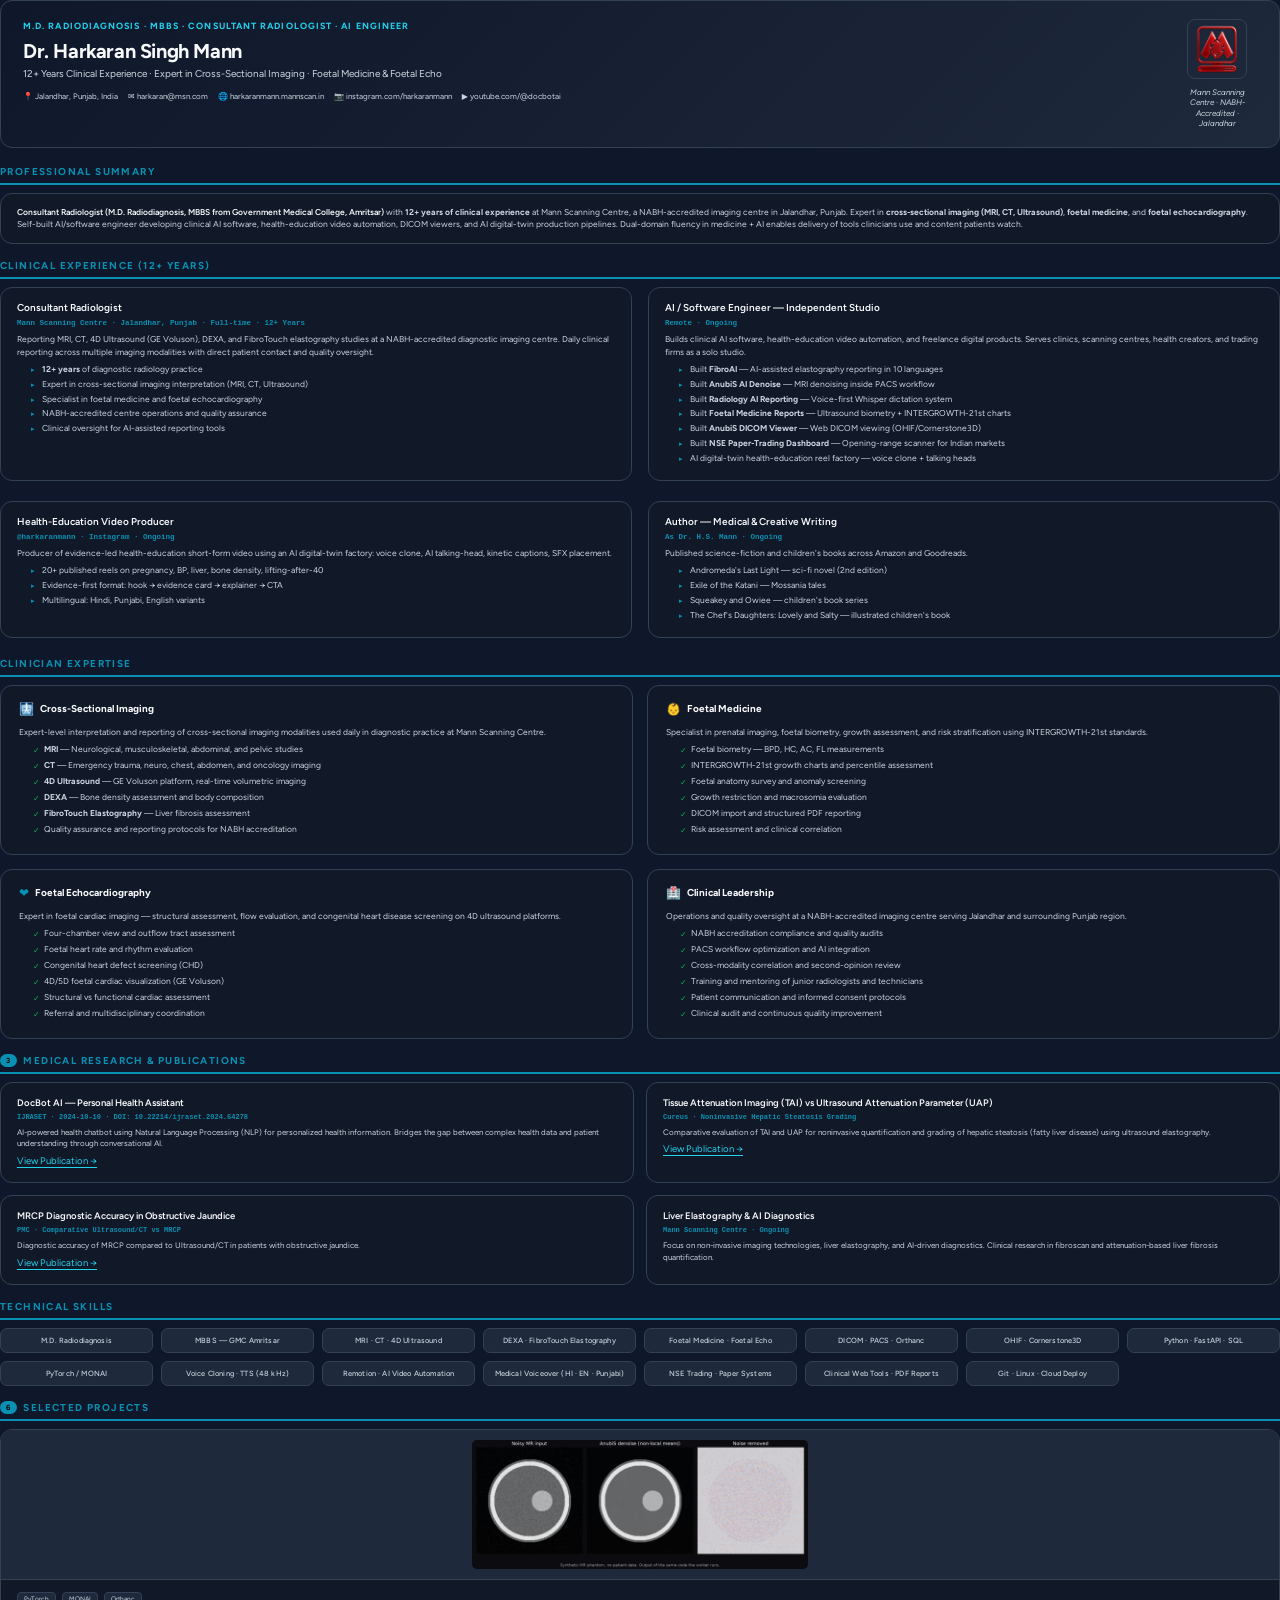
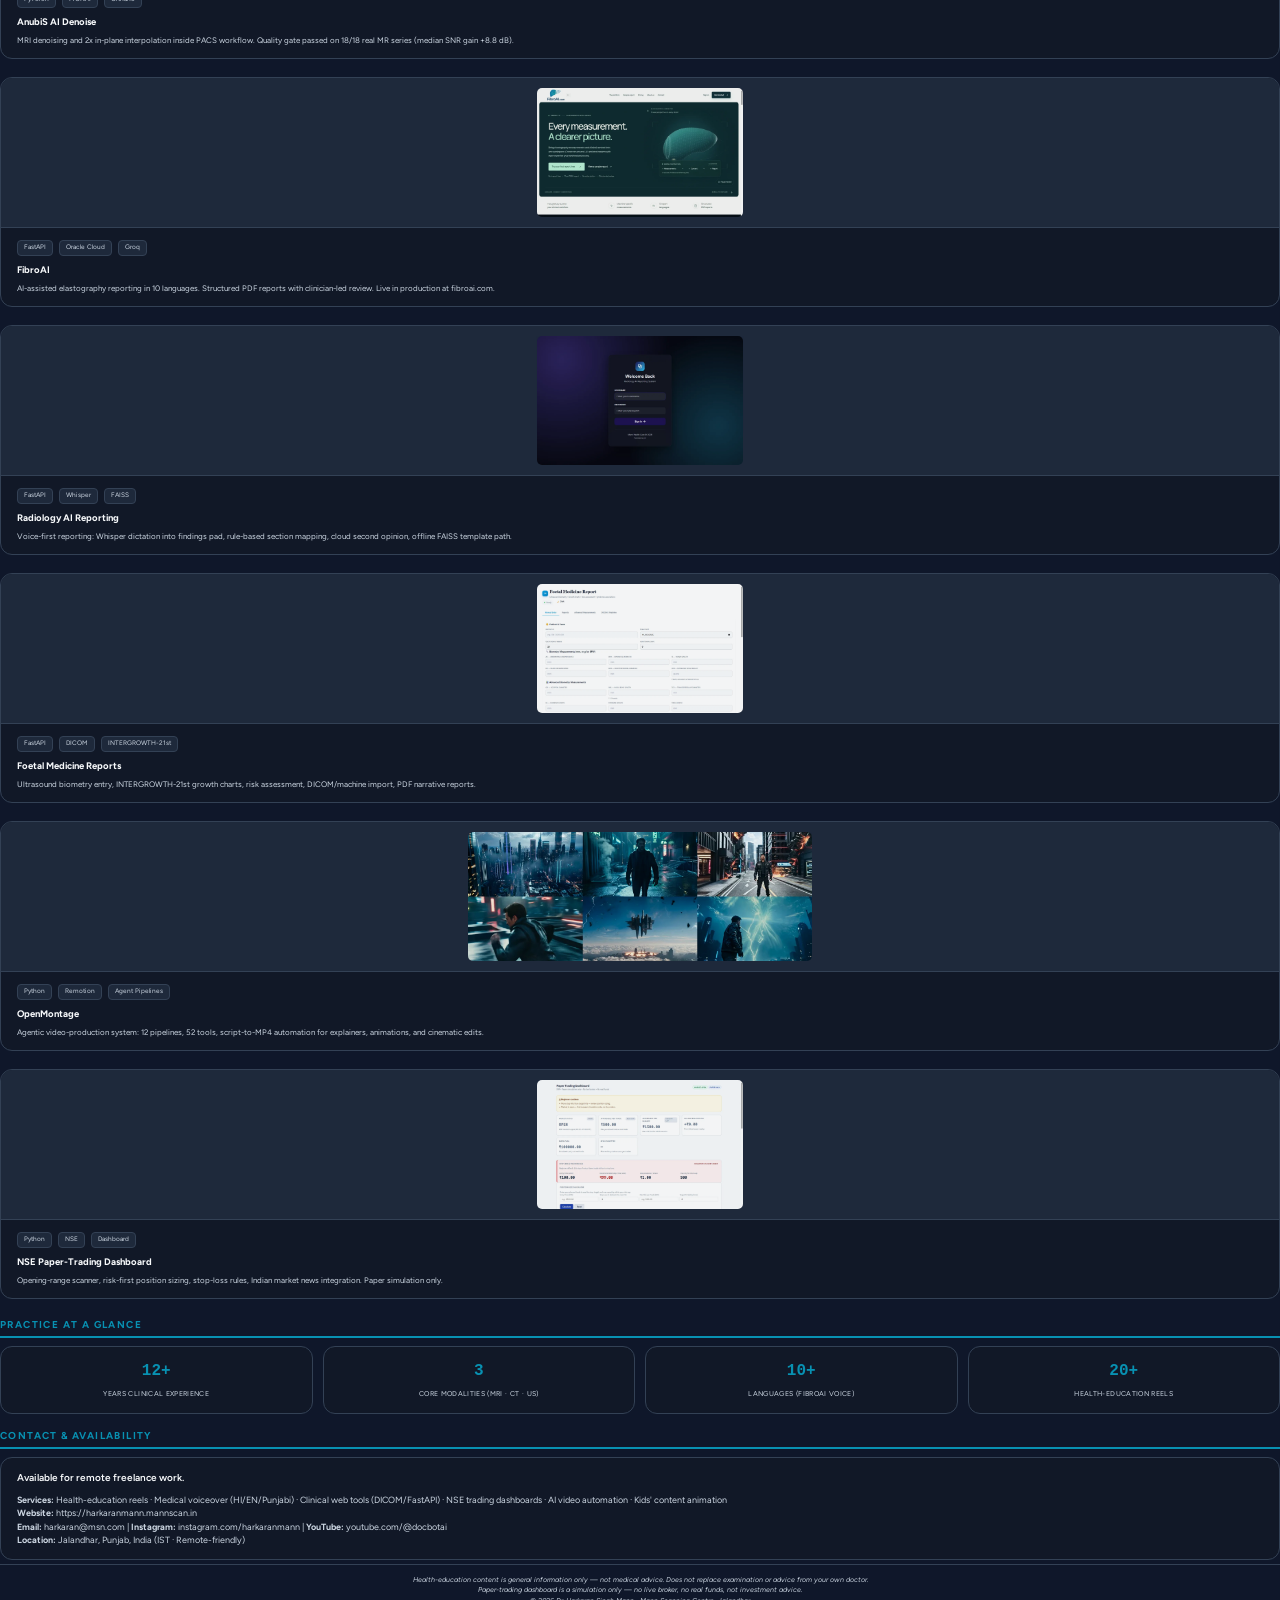
==== commit 9ba68ad0: "Remove Resume link from website navigation - resume for upload only" ====
--- a/portfolio-pdf.html
+++ b/portfolio-pdf.html
@@ -661,7 +661,7 @@
       <p style="font-size: 10px; color: var(--color-foreground); margin-bottom: 8px;"><span class="highlight">Available for remote freelance work.</span></p>
       <p style="font-size: 9px; color: var(--color-muted-foreground); margin: 0;">
         <strong>Services:</strong> Health-education reels · Medical voiceover (HI/EN/Punjabi) · Clinical web tools (DICOM/FastAPI) · NSE trading dashboards · AI video automation · Kids' content animation<br>
-        <strong>Website:</strong> <a class="print-only">https://harkaranmann.mannscan.in</a> | <strong>Resume:</strong> <a class="print-only">https://harkaranmann.mannscan.in/resume.html</a><br>
+        <strong>Website:</strong> <a class="print-only">https://harkaranmann.mannscan.in</a><br>
         <strong>Email:</strong> harkaran@msn.com | <strong>Instagram:</strong> instagram.com/harkaranmann | <strong>YouTube:</strong> youtube.com/@docbotai<br>
         <strong>Location:</strong> Jalandhar, Punjab, India (IST · Remote-friendly)
       </p>
